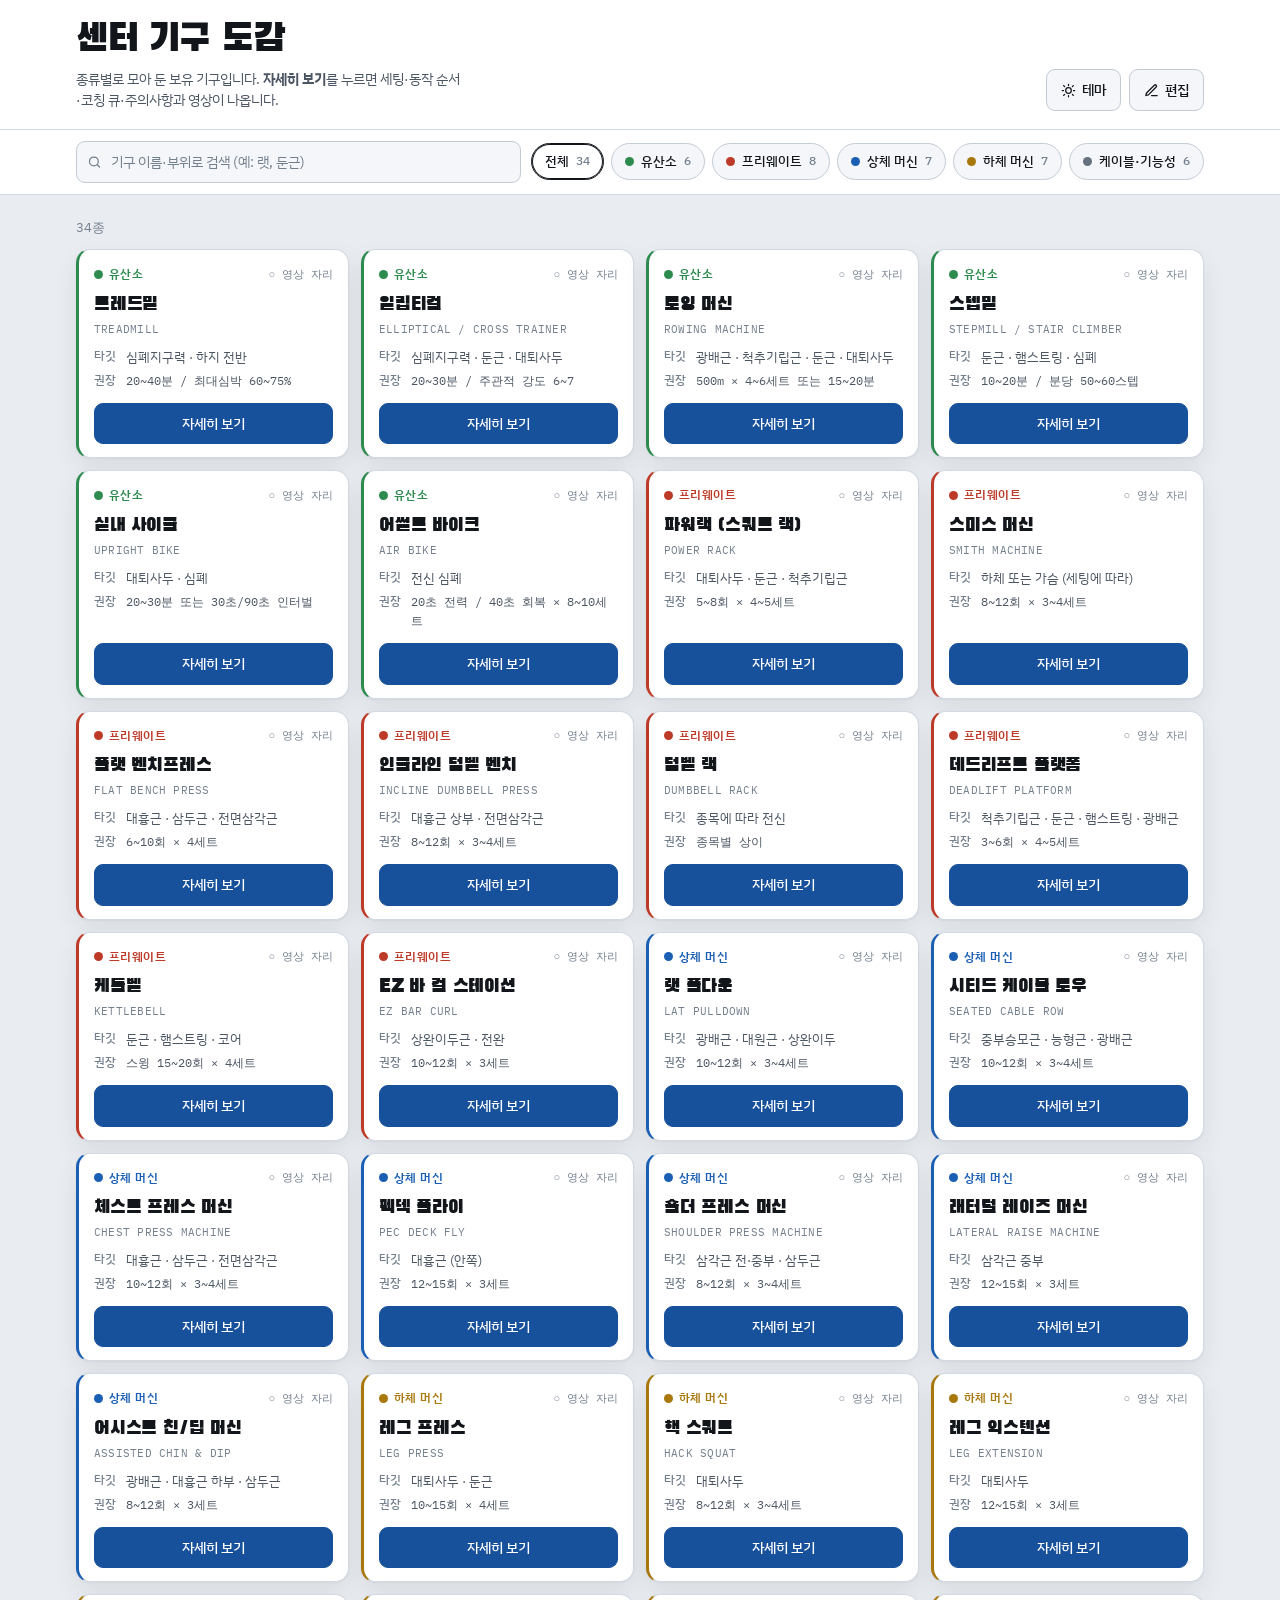
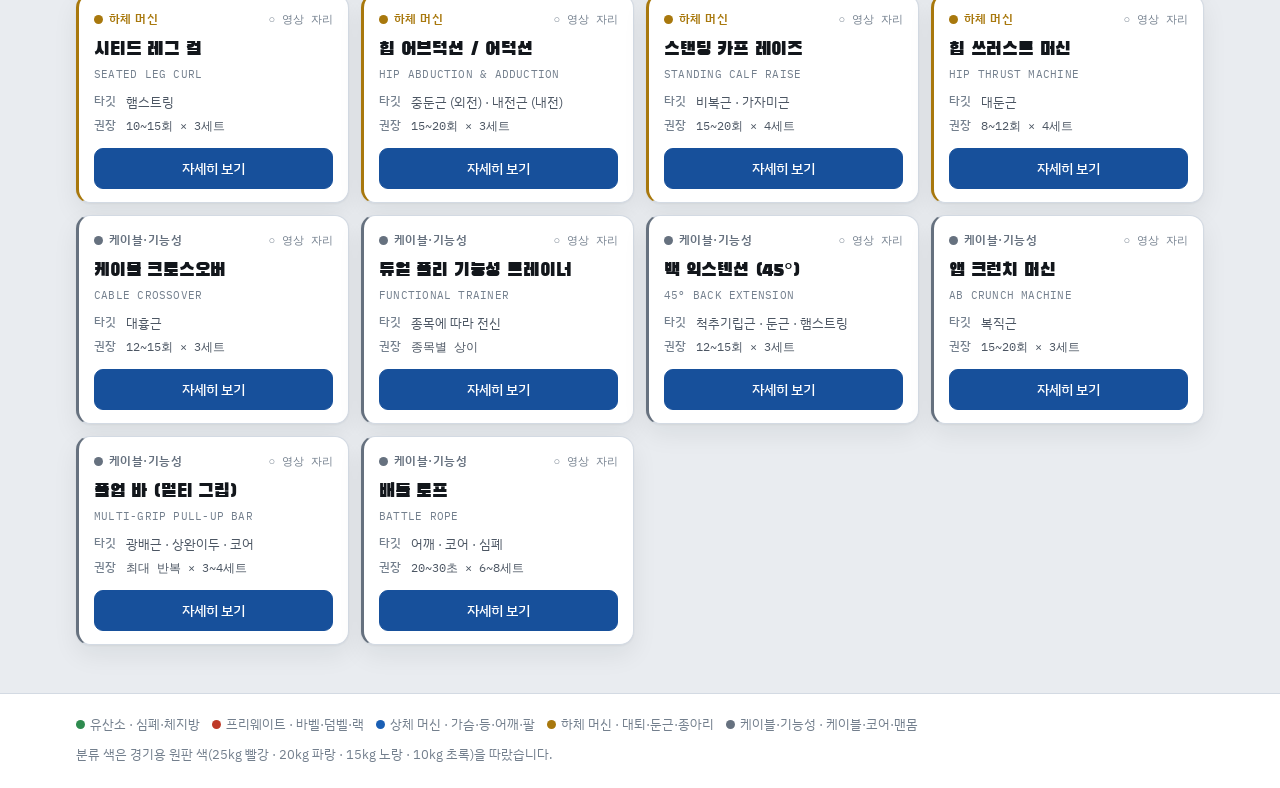
==== index.html @ 8106df99 "기구 도감 페이지 추가 센터 보유 기구 34종을 5개 분류로 정리한 단독 HTML 페이지. 기구별 자세히 보기에서 타깃 근육, 세팅 체크, 동작 순서, 코칭 큐, 주의사항, 영상 " ====
<!doctype html>
<html lang="ko">
<head>
<meta charset="utf-8">
<meta name="viewport" content="width=device-width,initial-scale=1">
<title>센터 기구 도감</title>
<meta name="description" content="센터 보유 기구를 종류별로 모아 세팅·동작 순서·코칭 큐·주의사항과 영상을 확인하는 가이드">
<link rel="preconnect" href="https://fonts.googleapis.com">
<link rel="preconnect" href="https://fonts.gstatic.com" crossorigin>
<link rel="stylesheet" href="https://fonts.googleapis.com/css2?family=Black+Han+Sans&family=IBM+Plex+Mono:wght@400;500&family=IBM+Plex+Sans+KR:wght@400;500;600;700&display=swap">
<!-- ARTIFACT:BEGIN -->
<style>
/* Layout: 고정 카테고리 레일 + 조밀한 기구 카드 그리드, 상세는 시트로 열림.
   카테고리 색은 경기용 원판 색(25kg 빨강 / 20kg 파랑 / 15kg 노랑 / 10kg 초록)에서 가져옴. */
:root{
  --bg:#E9ECF0; --surface:#FFFFFF; --surface-2:#F4F6F9; --surface-3:#E3E8EE;
  --ink:#12161B; --ink-2:#4C5663; --ink-3:#737F8D;
  --line:#D3DAE3; --line-2:#C2CBD6;
  --accent:#17509B; --accent-soft:#E4ECF7; --on-accent:#FFFFFF;
  --warn:#AE4327; --warn-soft:#F8E8E3;
  --c-cardio:#2E8B4F; --c-free:#BE3A28; --c-upper:#1A5FB4; --c-lower:#A8780D; --c-cable:#66717F;
  --shadow:0 1px 2px rgba(16,24,34,.05), 0 10px 26px rgba(16,24,34,.07);
  --radius:14px;
  --ff-display:'Black Han Sans','IBM Plex Sans KR','Apple SD Gothic Neo',system-ui,sans-serif;
  --ff-body:'IBM Plex Sans KR','Apple SD Gothic Neo',system-ui,-apple-system,sans-serif;
  --ff-num:'IBM Plex Mono',ui-monospace,SFMono-Regular,Menlo,monospace;
}
@media (prefers-color-scheme:dark){
  :root:not([data-theme="light"]){
    --bg:#0E1216; --surface:#161B21; --surface-2:#1D242B; --surface-3:#262E37;
    --ink:#E7ECF2; --ink-2:#9FACBA; --ink-3:#7B8794;
    --line:#29313A; --line-2:#36404B;
    --accent:#72A5EA; --accent-soft:#17283E; --on-accent:#0E1216;
    --warn:#E68A70; --warn-soft:#331F19;
    --c-cardio:#54C07D; --c-free:#E8705E; --c-upper:#72A5EA; --c-lower:#DFB24C; --c-cable:#97A3B1;
    --shadow:0 1px 2px rgba(0,0,0,.4), 0 10px 26px rgba(0,0,0,.35);
    color-scheme:dark;
  }
}
:root[data-theme="dark"]{
  --bg:#0E1216; --surface:#161B21; --surface-2:#1D242B; --surface-3:#262E37;
  --ink:#E7ECF2; --ink-2:#9FACBA; --ink-3:#7B8794;
  --line:#29313A; --line-2:#36404B;
  --accent:#72A5EA; --accent-soft:#17283E; --on-accent:#0E1216;
  --warn:#E68A70; --warn-soft:#331F19;
  --c-cardio:#54C07D; --c-free:#E8705E; --c-upper:#72A5EA; --c-lower:#DFB24C; --c-cable:#97A3B1;
  --shadow:0 1px 2px rgba(0,0,0,.4), 0 10px 26px rgba(0,0,0,.35);
  color-scheme:dark;
}
*,*::before,*::after{box-sizing:border-box}
html{-webkit-text-size-adjust:100%}
body{margin:0;background:var(--bg);color:var(--ink);font-family:var(--ff-body);font-size:15px;line-height:1.6;-webkit-font-smoothing:antialiased}
img{max-width:100%}
[hidden]{display:none!important}
button{font:inherit;color:inherit}
a{color:var(--accent)}
:focus-visible{outline:2px solid var(--accent);outline-offset:2px;border-radius:4px}
.wrap{width:100%;max-width:1160px;margin:0 auto;padding-left:max(16px,env(safe-area-inset-left,0px));padding-right:max(16px,env(safe-area-inset-right,0px))}

/* ── 상단 ─────────────────────────────── */
.top{background:var(--surface);border-bottom:1px solid var(--line)}
.top-in{display:flex;flex-wrap:wrap;gap:14px 18px;align-items:flex-end;justify-content:space-between;padding-block:20px 18px}
.brand h1{font-family:var(--ff-display);font-weight:400;font-size:clamp(26px,5.5vw,38px);line-height:1.1;margin:0;letter-spacing:-.01em;text-wrap:balance}
.brand p{margin:6px 0 0;color:var(--ink-2);font-size:13.5px;max-width:48ch}
.tools{display:flex;gap:8px;align-items:center;flex-wrap:wrap}
.btn{display:inline-flex;align-items:center;gap:6px;border:1px solid var(--line-2);background:var(--surface-2);color:var(--ink);padding:9px 14px;border-radius:9px;cursor:pointer;font-size:13.5px;font-weight:500;transition:background .14s,border-color .14s,transform .08s}
.btn:hover{background:var(--surface-3)}
.btn:active{transform:translateY(1px)}
.btn[aria-pressed="true"]{background:var(--accent);border-color:var(--accent);color:var(--on-accent)}
.btn-primary{background:var(--accent);border-color:var(--accent);color:var(--on-accent)}
.btn-primary:hover{background:var(--accent);filter:brightness(1.08)}
.btn-ghost{background:transparent;border-color:transparent;color:var(--ink-2);padding:8px 10px}
.btn-ghost:hover{background:var(--surface-2);color:var(--ink)}

/* ── 레일(검색 + 카테고리) ───────────────── */
.rail{position:sticky;top:0;z-index:20;background:var(--surface);border-bottom:1px solid var(--line)}
.rail-in{display:flex;gap:10px;align-items:center;padding-block:11px;flex-wrap:wrap}
.search{position:relative;flex:1 1 220px;min-width:0}
.search input{width:100%;border:1px solid var(--line-2);background:var(--surface-2);color:var(--ink);border-radius:9px;padding:9px 12px 9px 34px;font:inherit;font-size:14px}
.search input::placeholder{color:var(--ink-3)}
.search svg{position:absolute;left:11px;top:50%;transform:translateY(-50%);color:var(--ink-3)}
.chips{display:flex;gap:7px;overflow-x:auto;scrollbar-width:none;padding-bottom:1px;max-width:100%}
.chips::-webkit-scrollbar{display:none}
.chip{display:inline-flex;align-items:center;gap:7px;white-space:nowrap;border:1px solid var(--line-2);background:var(--surface-2);border-radius:999px;padding:7px 13px;cursor:pointer;font-size:13px;font-weight:500;transition:border-color .14s,background .14s}
.chip:hover{background:var(--surface-3)}
.chip[aria-pressed="true"]{border-color:var(--c,var(--ink));background:var(--surface);box-shadow:inset 0 0 0 1px var(--c,var(--ink))}
.dot{width:9px;height:9px;border-radius:50%;background:var(--c,var(--ink-3));flex:none}
.chip .n{font-family:var(--ff-num);font-size:11.5px;color:var(--ink-3);font-variant-numeric:tabular-nums}

/* ── 그리드 ──────────────────────────── */
main{padding-block:22px 48px}
.count{font-size:12.5px;color:var(--ink-3);font-family:var(--ff-num);margin:0 0 12px;font-variant-numeric:tabular-nums}
.grid{display:grid;grid-template-columns:repeat(auto-fill,minmax(258px,1fr));gap:12px;list-style:none;margin:0;padding:0}
.card{position:relative;display:flex;flex-direction:column;gap:9px;background:var(--surface);border:1px solid var(--line);border-left:3px solid var(--c,var(--line));border-radius:var(--radius);padding:15px 15px 13px;box-shadow:var(--shadow);min-width:0}
.card-top{display:flex;align-items:center;gap:8px;justify-content:space-between}
.cat-tag{display:inline-flex;align-items:center;gap:6px;font-size:11.5px;font-weight:600;letter-spacing:.04em;color:var(--c,var(--ink-2))}
.vid-flag{display:inline-flex;align-items:center;gap:4px;font-size:11px;font-family:var(--ff-num);color:var(--ink-3)}
.vid-flag.on{color:var(--c-cardio)}
.card h3{font-family:var(--ff-display);font-weight:400;font-size:19px;line-height:1.25;margin:0;letter-spacing:-.01em}
.card .en{font-family:var(--ff-num);font-size:11px;color:var(--ink-3);letter-spacing:.02em;margin:-5px 0 0;text-transform:uppercase}
.card dl{margin:0;display:grid;grid-template-columns:auto 1fr;gap:3px 10px;font-size:12.8px;min-width:0}
.card dt{color:var(--ink-3);font-size:11.5px;font-weight:500;white-space:nowrap}
.card dd{margin:0;color:var(--ink-2);min-width:0;overflow-wrap:anywhere}
.card dd.rx{font-family:var(--ff-num);font-variant-numeric:tabular-nums;font-size:12px}
.card .act{margin-top:auto;padding-top:4px;display:flex;gap:7px}
.card .act .btn{flex:1;justify-content:center}
.card-hide{border:1px solid var(--line-2);background:var(--surface-2);color:var(--ink-2);border-radius:9px;padding:9px 11px;cursor:pointer;font-size:13px}
.card-hide:hover{background:var(--warn-soft);color:var(--warn);border-color:var(--warn)}
.card.is-custom::after{content:"직접 추가";position:absolute;top:-1px;right:-1px;font-family:var(--ff-num);font-size:10px;letter-spacing:.04em;background:var(--accent-soft);color:var(--accent);padding:3px 7px;border-radius:0 var(--radius) 0 var(--radius)}
.add-card{display:flex;align-items:center;justify-content:center;gap:8px;min-height:150px;border:1.5px dashed var(--line-2);border-radius:var(--radius);background:transparent;color:var(--ink-2);cursor:pointer;font-size:14px;font-weight:500}
.add-card:hover{border-color:var(--accent);color:var(--accent);background:var(--accent-soft)}
.empty{text-align:center;padding:56px 16px;color:var(--ink-3)}
.empty strong{display:block;font-family:var(--ff-display);font-weight:400;font-size:20px;color:var(--ink-2);margin-bottom:6px}

/* ── 상세 시트 ───────────────────────── */
.sheet{position:fixed;inset:0;z-index:60;display:flex;align-items:flex-end;justify-content:center}
.scrim{position:absolute;inset:0;background:rgba(10,14,18,.5);backdrop-filter:blur(2px);border:0;padding:0;cursor:pointer}
.panel{position:relative;background:var(--surface);width:100%;max-width:700px;max-height:92vh;max-height:92dvh;border-radius:18px 18px 0 0;display:flex;flex-direction:column;box-shadow:0 -8px 40px rgba(0,0,0,.3);animation:rise .22s ease-out}
@media (min-width:720px){.sheet{align-items:center}.panel{border-radius:18px;max-height:88vh;max-height:88dvh}}
@keyframes rise{from{transform:translateY(16px);opacity:.6}to{transform:none;opacity:1}}
@media (prefers-reduced-motion:reduce){.panel{animation:none}}
.panel-head{position:sticky;top:0;background:var(--surface);border-bottom:1px solid var(--line);border-radius:18px 18px 0 0;padding:16px max(16px,env(safe-area-inset-right,0px)) 14px max(18px,env(safe-area-inset-left,0px));display:flex;gap:12px;align-items:flex-start}
.panel-head .cat-tag{margin-bottom:4px}
.panel-head h2{font-family:var(--ff-display);font-weight:400;font-size:clamp(21px,5vw,27px);margin:0;line-height:1.2;text-wrap:balance}
.panel-head .en{font-family:var(--ff-num);font-size:11.5px;color:var(--ink-3);text-transform:uppercase;letter-spacing:.03em;margin:3px 0 0}
.close{flex:none;width:34px;height:34px;border-radius:9px;border:1px solid var(--line-2);background:var(--surface-2);cursor:pointer;display:grid;place-items:center;color:var(--ink-2)}
.close:hover{background:var(--surface-3);color:var(--ink)}
.panel-body>*{flex:0 0 auto}
.panel-body{overflow-y:auto;overscroll-behavior:contain;padding:18px max(18px,env(safe-area-inset-right,0px)) max(26px,env(safe-area-inset-bottom,0px)) max(18px,env(safe-area-inset-left,0px));display:flex;flex-direction:column;gap:20px}
.facts{display:grid;grid-template-columns:repeat(auto-fit,minmax(150px,1fr));gap:1px;background:var(--line);border:1px solid var(--line);border-radius:12px;overflow:hidden}
.fact{background:var(--surface-2);padding:11px 13px;min-width:0}
.fact .k{font-size:11px;color:var(--ink-3);font-weight:600;letter-spacing:.04em;margin-bottom:2px}
.fact .v{font-size:13.5px;color:var(--ink);overflow-wrap:anywhere}
.fact .v.num{font-family:var(--ff-num);font-variant-numeric:tabular-nums;font-size:13px}
section.blk h3{font-size:12px;font-weight:600;letter-spacing:.06em;color:var(--ink-3);margin:0 0 9px;display:flex;align-items:center;gap:8px}
section.blk h3::after{content:"";flex:1;height:1px;background:var(--line)}
.steps{counter-reset:s;list-style:none;margin:0;padding:0;display:flex;flex-direction:column;gap:9px}
.steps li{counter-increment:s;display:grid;grid-template-columns:24px 1fr;gap:11px;align-items:start;font-size:14.5px;min-width:0}
.steps li::before{content:counter(s,decimal-leading-zero);font-family:var(--ff-num);font-size:11.5px;color:var(--on-accent);background:var(--accent);border-radius:6px;height:22px;display:grid;place-items:center;margin-top:2px}
.bul{list-style:none;margin:0;padding:0;display:flex;flex-direction:column;gap:7px}
.bul li{display:grid;grid-template-columns:16px 1fr;gap:9px;font-size:14px;min-width:0}
.bul li::before{content:"";width:6px;height:6px;border-radius:50%;background:var(--c,var(--accent));margin-top:8px}
.bul.warn li::before{border-radius:2px;background:var(--warn)}
.bul.warn li{color:var(--warn)}
.blk.cautions{background:var(--warn-soft);border:1px solid color-mix(in srgb,var(--warn) 24%,transparent);border-radius:12px;padding:13px 15px}
.blk.cautions h3{color:var(--warn)}
.blk.cautions h3::after{background:color-mix(in srgb,var(--warn) 24%,transparent)}

/* ── 영상 ────────────────────────────── */
.vid-slot{border:1.5px dashed var(--line-2);border-radius:12px;background:var(--surface-2);padding:18px;display:flex;flex-direction:column;align-items:center;gap:10px;text-align:center}
.vid-slot .ph{width:46px;height:46px;border-radius:50%;background:var(--surface-3);display:grid;place-items:center;color:var(--ink-3)}
.vid-slot p{margin:0;font-size:13px;color:var(--ink-3)}
.vid-slot .row{display:flex;gap:8px;flex-wrap:wrap;justify-content:center}
.vid-card{display:flex;align-items:center;gap:13px;border:1px solid var(--line-2);background:var(--surface-2);border-radius:12px;padding:14px;text-decoration:none;color:inherit;transition:border-color .14s,background .14s}
.vid-card:hover{border-color:var(--accent);background:var(--accent-soft)}
.vid-card .play{flex:none;width:44px;height:44px;border-radius:50%;background:var(--accent);color:var(--on-accent);display:grid;place-items:center}
.vid-card .t{font-weight:600;font-size:14.5px}
.vid-card .u{font-family:var(--ff-num);font-size:11.5px;color:var(--ink-3);overflow-wrap:anywhere;margin-top:1px}
.vid-edit{display:flex;gap:8px;margin-top:9px;flex-wrap:wrap}

/* ── 폼 ──────────────────────────────── */
.form{display:flex;flex-direction:column;gap:13px}
.field{display:flex;flex-direction:column;gap:5px;min-width:0}
.field label{font-size:12px;font-weight:600;color:var(--ink-2);letter-spacing:.02em}
.field .hint{font-size:11.5px;color:var(--ink-3);font-weight:400}
.field input,.field select,.field textarea{width:100%;border:1px solid var(--line-2);background:var(--surface-2);color:var(--ink);border-radius:9px;padding:9px 11px;font:inherit;font-size:14px}
.field textarea{resize:vertical;min-height:72px;line-height:1.5}
.form-row{display:grid;grid-template-columns:repeat(auto-fit,minmax(160px,1fr));gap:13px}
.form-act{display:flex;gap:9px;justify-content:flex-end;flex-wrap:wrap;padding-top:4px}
.note{font-size:12.5px;color:var(--ink-3);background:var(--surface-2);border:1px solid var(--line);border-radius:10px;padding:11px 13px;line-height:1.55}

/* ── 토스트 / 푸터 ───────────────────── */
.toast{position:fixed;left:50%;bottom:calc(22px + env(safe-area-inset-bottom,0px));transform:translateX(-50%);background:var(--ink);color:var(--bg);padding:11px 17px;border-radius:999px;font-size:13.5px;font-weight:500;z-index:90;box-shadow:var(--shadow);max-width:calc(100vw - 32px)}
footer{border-top:1px solid var(--line);background:var(--surface);color:var(--ink-3);font-size:12.5px}
footer .wrap{padding-block:20px calc(24px + env(safe-area-inset-bottom,0px));display:flex;flex-wrap:wrap;gap:10px 22px;justify-content:space-between}
.legend{display:flex;gap:12px;flex-wrap:wrap}
.legend span{display:inline-flex;align-items:center;gap:5px}
</style>
</head>
<body>
<header class="top">
  <div class="wrap top-in">
    <div class="brand">
      <h1>센터 기구 도감</h1>
      <p>종류별로 모아 둔 보유 기구입니다. <strong>자세히 보기</strong>를 누르면 세팅·동작 순서·코칭 큐·주의사항과 영상이 나옵니다.</p>
    </div>
    <div class="tools">
      <button class="btn" id="themeBtn" type="button" title="밝게/어둡게">
        <svg width="15" height="15" viewBox="0 0 24 24" fill="none" stroke="currentColor" stroke-width="2" stroke-linecap="round"><circle cx="12" cy="12" r="4.5"/><path d="M12 2v2M12 20v2M4.2 4.2l1.5 1.5M18.3 18.3l1.5 1.5M2 12h2M20 12h2M4.2 19.8l1.5-1.5M18.3 5.7l1.5-1.5"/></svg>
        테마
      </button>
      <button class="btn" id="editBtn" type="button" aria-pressed="false">
        <svg width="15" height="15" viewBox="0 0 24 24" fill="none" stroke="currentColor" stroke-width="2" stroke-linecap="round" stroke-linejoin="round"><path d="M12 20h9"/><path d="M16.5 3.5a2.1 2.1 0 0 1 3 3L7 19l-4 1 1-4Z"/></svg>
        편집
      </button>
    </div>
  </div>
</header>

<nav class="rail" aria-label="기구 분류">
  <div class="wrap rail-in">
    <div class="search">
      <svg width="15" height="15" viewBox="0 0 24 24" fill="none" stroke="currentColor" stroke-width="2" stroke-linecap="round"><circle cx="11" cy="11" r="7"/><path d="m20 20-3.5-3.5"/></svg>
      <input type="search" id="q" placeholder="기구 이름·부위로 검색 (예: 랫, 둔근)" aria-label="기구 검색" autocomplete="off">
    </div>
    <div class="chips" id="chips" role="group" aria-label="분류 선택"></div>
  </div>
</nav>

<main class="wrap">
  <p class="count" id="count"></p>
  <ul class="grid" id="grid"></ul>
  <div class="empty" id="empty" hidden>
    <strong>해당하는 기구가 없습니다</strong>
    검색어를 지우거나 다른 분류를 선택해 보세요.
  </div>
  <div id="editTools" class="form-act" style="justify-content:flex-start;margin-top:22px" hidden>
    <button class="btn" type="button" id="exportBtn">추가한 내용 내보내기</button>
    <button class="btn" type="button" id="resetBtn">내 변경사항 초기화</button>
  </div>
</main>

<footer>
  <div class="wrap">
    <div class="legend" id="legend"></div>
    <div>분류 색은 경기용 원판 색(25kg 빨강 · 20kg 파랑 · 15kg 노랑 · 10kg 초록)을 따랐습니다.</div>
  </div>
</footer>

<div class="sheet" id="sheet" hidden role="dialog" aria-modal="true" aria-labelledby="sheetTitle">
  <button class="scrim" id="scrim" type="button" aria-label="닫기"></button>
  <div class="panel">
    <div class="panel-head">
      <div style="min-width:0;flex:1">
        <div class="cat-tag" id="sheetCat"></div>
        <h2 id="sheetTitle"></h2>
        <p class="en" id="sheetEn"></p>
      </div>
      <button class="close" id="closeBtn" type="button" aria-label="닫기">
        <svg width="17" height="17" viewBox="0 0 24 24" fill="none" stroke="currentColor" stroke-width="2" stroke-linecap="round"><path d="M18 6 6 18M6 6l12 12"/></svg>
      </button>
    </div>
    <div class="panel-body" id="sheetBody"></div>
  </div>
</div>
<script>
const CATS=[
  {id:"cardio",name:"유산소",note:"심폐·체지방"},
  {id:"free",name:"프리웨이트",note:"바벨·덤벨·랙"},
  {id:"upper",name:"상체 머신",note:"가슴·등·어깨·팔"},
  {id:"lower",name:"하체 머신",note:"대퇴·둔근·종아리"},
  {id:"cable",name:"케이블·기능성",note:"케이블·코어·맨몸"}
];

const GEAR=[
/* ── 유산소 ───────────────────────────── */
{id:"treadmill",c:"cardio",n:"트레드밀",en:"Treadmill",t:"심폐지구력 · 하지 전반",rx:"20~40분 / 최대심박 60~75%",
 s:["안전 클립을 반드시 옷에 고정","경사 1~2%에서 시작 (실외와 비슷한 부하)","손잡이를 잡지 않고 팔을 흔들 수 있는 속도로"],
 p:["벨트가 멈춘 상태에서 양옆 발판에 올라선다","시속 3~4km로 출발해 2~3분 워밍업","목표 속도와 경사로 올려 본 운동 구간 유지","마무리 2~3분은 속도를 낮춰 쿨다운 후 정지"],
 q:["시선은 정면 10m — 발밑을 내려다보면 목·허리가 말린다","속도를 올릴 때 보폭을 늘리지 말고 회전수를 올린다"],
 w:["벨트가 완전히 멈춘 뒤에 내려온다","휴대폰을 보며 경사·속도를 조절하지 않는다"]},

{id:"elliptical",c:"cardio",n:"일립티컬",en:"Elliptical / Cross Trainer",t:"심폐지구력 · 둔근 · 대퇴사두",rx:"20~30분 / 주관적 강도 6~7",
 s:["발 전체를 페달에 올리고 뒤꿈치가 들리지 않게","저항을 낮게 두고 리듬부터 찾는다"],
 p:["페달에 올라 손잡이를 잡고 천천히 회전을 시작한다","리듬이 잡히면 저항을 목표치까지 올린다","3~5분마다 전진·후진을 바꿔 자극 부위를 바꾼다","저항을 낮추고 3분간 천천히 돌려 마무리한다"],
 q:["손잡이에 체중을 기대지 말고 상체를 세운다","뒤꿈치로 페달을 누르면 둔근이 더 쓰인다"],
 w:["무릎이 안쪽으로 모이면 저항이 과한 것 — 즉시 낮춘다"]},

{id:"rower",c:"cardio",n:"로잉 머신",en:"Rowing Machine",t:"광배근 · 척추기립근 · 둔근 · 대퇴사두",rx:"500m × 4~6세트 또는 15~20분",
 s:["발 스트랩은 발볼 바로 위에서 조인다","댐퍼는 3~5 (10은 무겁기만 할 뿐 강도가 아니다)"],
 p:["캐치 — 정강이가 바닥과 수직, 상체는 살짝 앞으로","다리로 발판을 민다 (상체·팔은 아직 고정)","상체를 약간 뒤로 기울인다","팔을 당겨 손잡이를 명치 아래로 — 복귀는 정확히 역순"],
 q:["힘 배분은 다리 60 : 코어 20 : 팔 20","손잡이가 무릎을 넘어간 뒤에 무릎을 굽힌다"],
 w:["허리를 먼저 펴고 다리를 나중에 밀면 요추에 부담이 걸린다"]},

{id:"stepmill",c:"cardio",n:"스텝밀",en:"Stepmill / Stair Climber",t:"둔근 · 햄스트링 · 심폐",rx:"10~20분 / 분당 50~60스텝",
 s:["손잡이는 균형용으로 가볍게만 잡는다","발 전체를 계단에 올린다"],
 p:["가장 낮은 속도로 올라타 리듬을 찾는다","목표 속도로 올려 유지한다","한 칸씩 건너뛰면 둔근 자극이 커진다","마지막 2분은 속도를 낮춰 쿨다운한다"],
 q:["상체를 손잡이에 기대는 순간 둔근 자극이 사라진다","뒤꿈치까지 디뎌야 둔근이 쓰인다"],
 w:["반드시 정지시킨 뒤 측면으로 내려온다"]},

{id:"upright-bike",c:"cardio",n:"실내 사이클",en:"Upright Bike",t:"대퇴사두 · 심폐",rx:"20~30분 또는 30초/90초 인터벌",
 s:["안장 높이 = 페달이 가장 아래일 때 무릎이 25~30° 굽는 위치","안장에 앉아 핸들까지 팔이 편하게 닿는지 확인"],
 p:["저항을 낮춘 상태로 5분 워밍업","목표 저항에서 케이던스 80~90rpm 유지","인터벌이면 30초 전력 / 90초 회복 반복","저항을 낮추고 3분 쿨다운"],
 q:["무릎이 발끝과 같은 방향을 보도록 유지","엉덩이가 좌우로 흔들리면 안장이 높은 것"],
 w:["안장이 높으면 무릎 뒤·허리 통증이 생긴다"]},

{id:"air-bike",c:"cardio",n:"어썰트 바이크",en:"Air Bike",t:"전신 심폐",rx:"20초 전력 / 40초 회복 × 8~10세트",
 s:["안장 높이를 먼저 맞춘다","손잡이는 가볍게 — 꽉 쥐면 전완이 먼저 지친다"],
 p:["30초간 저강도로 돌려 관절을 깨운다","신호에 맞춰 팔다리를 동시에 전력으로 민다","회복 구간에도 멈추지 말고 천천히 돌린다","정해진 세트를 반복한 뒤 2분 쿨다운"],
 q:["팔은 밀고 당기기를 번갈아 — 미는 힘만 쓰면 금방 지친다","호흡을 멈추지 않는다"],
 w:["고강도 인터벌은 운동 경력 3개월 이상인 회원에게만 적용한다"]},

/* ── 프리웨이트 ───────────────────────── */
{id:"power-rack",c:"free",n:"파워랙 (스쿼트 랙)",en:"Power Rack",t:"대퇴사두 · 둔근 · 척추기립근",rx:"5~8회 × 4~5세트",
 s:["J훅 높이는 쇄골 아래 — 까치발로 빼야 하면 너무 높다","세이프티 바는 가장 깊은 지점보다 한 칸 아래","바의 좌우 중앙 정렬과 조임쇠를 매 세트 확인"],
 p:["바 아래로 들어가 승모근 위쪽에 바를 얹는다","두 발로 동시에 랙아웃한 뒤 두 걸음만 물러선다","복압을 잡고 고관절과 무릎을 동시에 접어 내려간다","밀어 올린 뒤 앞을 보며 걸어 들어가 J훅에 내려놓는다"],
 q:["가슴을 들고 복압 유지 — 숨을 들이마신 채 내려간다","무릎은 발끝이 향한 방향으로 벌린다"],
 w:["세이프티 없이 한계 세트를 하지 않는다","랙에 넣을 때는 반드시 앞을 보고 바가 훅에 닿는 소리를 확인"]},

{id:"smith",c:"free",n:"스미스 머신",en:"Smith Machine",t:"하체 또는 가슴 (세팅에 따라)",rx:"8~12회 × 3~4세트",
 s:["궤적이 고정되므로 발을 바보다 한 발 앞에 둔다","훅 해제 방향(손목 회전)을 먼저 확인한다"],
 p:["바를 어깨 또는 가슴 위에 위치시킨다","손목을 돌려 훅을 푼다","정해진 궤적을 따라 동작을 수행한다","마치면 손목을 반대로 돌려 훅에 건다"],
 q:["궤적이 고정된 만큼 세팅이 전부 — 첫 1회는 빈 바로 확인한다"],
 w:["훅이 걸린 것을 확인한 뒤에 손을 뗀다","교육 없이 바로 고중량을 다루지 않는다"]},

{id:"bench-press",c:"free",n:"플랫 벤치프레스",en:"Flat Bench Press",t:"대흉근 · 삼두근 · 전면삼각근",rx:"6~10회 × 4세트",
 s:["누웠을 때 눈이 바 바로 아래","견갑골을 모아 아래로 내리고 고정","두 발은 바닥을 단단히 누른다"],
 p:["어깨너비 1.5배로 바를 잡는다","랙아웃해 바를 어깨 위에 수직 정렬한다","명치~유두 라인으로 통제하며 내린다","가슴에 닿으면 수직보다 약간 뒤로 밀어 올린다"],
 q:["팔꿈치는 몸통과 45~60° — 90°로 벌리면 어깨가 다친다","바를 내리는 게 아니라 가슴으로 마중 나간다"],
 w:["보조자 없이 한계 세트를 하지 않는다","엄지를 바 밖에 두는 그립은 금지"]},

{id:"incline-db",c:"free",n:"인클라인 덤벨 벤치",en:"Incline Dumbbell Press",t:"대흉근 상부 · 전면삼각근",rx:"8~12회 × 3~4세트",
 s:["등받이 각도 30~45° (45°를 넘으면 어깨 운동이 된다)","덤벨을 무릎 위에 올렸다가 반동으로 눕는다"],
 p:["누우면서 덤벨을 어깨 위로 올린다","팔꿈치가 몸통보다 약간 앞에 오게 정렬한다","가슴이 늘어나는 지점까지 2초에 걸쳐 내린다","호를 그리며 모으듯 밀어 올린다"],
 q:["정점에서 덤벨을 부딪히지 않는다 — 장력이 풀린다","내릴 때를 2초로 쓰면 자극이 달라진다"],
 w:["끝나면 덤벨을 무릎 위로 내렸다가 일어난다 — 옆으로 던지지 않는다"]},

{id:"dumbbell-rack",c:"free",n:"덤벨 랙",en:"Dumbbell Rack",t:"종목에 따라 전신",rx:"종목별 상이",
 s:["사용할 무게가 양쪽 같은지 확인","랙 앞 1보 이상 공간을 확보한다"],
 p:["무릎을 굽혀 다리 힘으로 덤벨을 든다","랙에서 한 걸음 물러나 동작을 수행한다","끝나면 같은 자세로 내려놓는다","제자리 번호에 맞춰 반납한다"],
 q:["허리를 굽혀 집어 들지 않는다"],
 w:["랙 위에 앉거나 발을 올리지 않는다","바닥에 떨어뜨리지 않도록 마지막 반복은 여유를 남긴다"]},

{id:"deadlift-platform",c:"free",n:"데드리프트 플랫폼",en:"Deadlift Platform",t:"척추기립근 · 둔근 · 햄스트링 · 광배근",rx:"3~6회 × 4~5세트",
 s:["바는 발 중앙 위, 정강이에서 2~3cm","플레이트는 큰 것부터 안쪽으로, 조임쇠 필수"],
 p:["정강이가 바에 닿을 때까지 무릎을 굽힌다","가슴을 들고 광배를 조여 바를 몸쪽으로 당긴다","다리로 바닥을 밀며 바를 정강이에 붙여 올린다","고관절을 접어 같은 궤적으로 내린다"],
 q:["바를 몸에서 떼지 않는다 — 떨어질수록 허리 부담이 커진다","상단에서 허리를 뒤로 젖히지 않는다"],
 w:["허리가 말리기 시작하면 그 세트는 즉시 중단","바닥에 내려놓을 때 주변 사람과 발을 확인"]},

{id:"kettlebell",c:"free",n:"케틀벨",en:"Kettlebell",t:"둔근 · 햄스트링 · 코어",rx:"스윙 15~20회 × 4세트",
 s:["주변 2m 이상 공간 확보","손잡이 코팅과 바닥 상태를 확인"],
 p:["케틀벨을 한 발 앞에 두고 고관절을 접어 잡는다","다리 사이로 당겨 백스윙을 만든다","고관절을 폭발적으로 펴 케틀벨을 띄운다","가슴 높이에서 다시 다리 사이로 보내며 반복한다"],
 q:["스쿼트가 아니라 힙 힌지 — 무릎이 아니라 엉덩이를 접는다","팔은 로프일 뿐, 들어 올리지 않는다"],
 w:["러시안 스윙은 어깨 높이 이상 올리지 않는다"]},

{id:"ez-bar",c:"free",n:"EZ 바 컬 스테이션",en:"EZ Bar Curl",t:"상완이두근 · 전완",rx:"10~12회 × 3세트",
 s:["그립은 어깨너비, 각진 부분을 잡는다","팔꿈치를 몸통 옆에 붙여 고정"],
 p:["바를 허벅지 앞에서 잡고 선다","팔꿈치를 고정한 채 들어 올린다","정점에서 1초 수축한다","3초에 걸쳐 내려 완전히 편다"],
 q:["반동으로 허리를 젖히면 이두가 아니라 허리 운동이 된다"],
 w:["손목이 아프면 일자 바 대신 EZ 바의 각진 그립을 쓴다"]},

/* ── 상체 머신 ───────────────────────── */
{id:"lat-pulldown",c:"upper",n:"랫 풀다운",en:"Lat Pulldown",t:"광배근 · 대원근 · 상완이두",rx:"10~12회 × 3~4세트",
 s:["허벅지 패드를 허벅지가 들리지 않는 높이로 고정","그립은 어깨너비의 1.5배"],
 p:["바를 잡고 앉아 상체를 10~15° 뒤로 기울인다","견갑골을 먼저 아래로 내린다","쇄골 쪽으로 바를 당긴다","장력을 유지한 채 팔을 끝까지 편다"],
 q:["팔로 당기지 말고 팔꿈치를 뒷주머니에 넣는다고 생각한다","목 뒤로 당기는 동작은 어깨를 다치게 한다"],
 w:["반동으로 상체를 눕히면 허리에 부담이 간다"]},

{id:"seated-row",c:"upper",n:"시티드 케이블 로우",en:"Seated Cable Row",t:"중부승모근 · 능형근 · 광배근",rx:"10~12회 × 3~4세트",
 s:["발판에 발을 고정하고 무릎을 살짝 굽힌다","가슴 패드가 있으면 밀착시킨다"],
 p:["상체를 세운 채 손잡이를 잡는다","견갑골을 모으며 배꼽 쪽으로 당긴다","수축 상태에서 1초 정지한다","상체를 고정한 채 천천히 팔을 편다"],
 q:["어깨가 귀 쪽으로 올라가지 않게 내려 고정","팔꿈치가 몸통을 스치듯 지나간다"],
 w:["상체를 앞뒤로 크게 흔드는 로잉은 허리를 상하게 한다"]},

{id:"chest-press",c:"upper",n:"체스트 프레스 머신",en:"Chest Press Machine",t:"대흉근 · 삼두근 · 전면삼각근",rx:"10~12회 × 3~4세트",
 s:["손잡이가 가슴 중앙(유두 라인) 높이가 되도록 좌석 조절","등과 머리를 패드에 붙인다"],
 p:["견갑골을 모아 고정한 뒤 손잡이를 잡는다","가슴으로 밀어낸다","팔꿈치를 완전히 잠그지 않고 멈춘다","가슴이 늘어나는 지점까지 천천히 되돌린다"],
 q:["손으로 꽉 쥐어 미는 대신 가슴으로 민다는 느낌으로"],
 w:["좌석이 낮으면 어깨 앞쪽이 충돌한다 — 높이를 먼저 확인"]},

{id:"pec-deck",c:"upper",n:"펙덱 플라이",en:"Pec Deck Fly",t:"대흉근 (안쪽)",rx:"12~15회 × 3세트",
 s:["팔꿈치가 어깨와 같은 높이","시작 각도는 가슴이 과하게 늘어나지 않는 범위로"],
 p:["패드에 팔을 대고 등을 밀착시킨다","가슴 힘으로 양팔을 모은다","중앙에서 1초 수축한다","천천히 벌리며 되돌린다"],
 q:["팔꿈치 각도는 처음부터 끝까지 고정한다"],
 w:["시작 각도를 과하게 벌리면 어깨 앞쪽 부상 위험이 크다"]},

{id:"shoulder-press",c:"upper",n:"숄더 프레스 머신",en:"Shoulder Press Machine",t:"삼각근 전·중부 · 삼두근",rx:"8~12회 × 3~4세트",
 s:["손잡이가 귀 높이에 오도록 좌석 조절","등받이를 세우고 허리를 밀착"],
 p:["손잡이를 잡고 복압을 잡는다","수직으로 밀어 올린다","팔꿈치를 살짝 남기고 멈춘다","귀 높이까지 통제하며 내린다"],
 q:["갈비뼈가 들리지 않게 복부를 조인다"],
 w:["어깨 통증이 있으면 세로(중립) 손잡이로 바꾼다"]},

{id:"lateral-raise",c:"upper",n:"래터럴 레이즈 머신",en:"Lateral Raise Machine",t:"삼각근 중부",rx:"12~15회 × 3세트",
 s:["팔꿈치가 기계 회전축과 일직선이 되게 좌석 조절","패드는 팔꿈치 바깥쪽에 댄다"],
 p:["패드에 팔꿈치를 대고 상체를 세운다","팔꿈치로 패드를 밀어 올린다","어깨 높이에서 1초 정지","2~3초에 걸쳐 내린다"],
 q:["손이 아니라 팔꿈치로 들어 올린다"],
 w:["어깨 높이 이상으로 올리면 승모근이 개입한다"]},

{id:"assist-dip",c:"upper",n:"어시스트 친/딥 머신",en:"Assisted Chin & Dip",t:"광배근 · 대흉근 하부 · 삼두근",rx:"8~12회 × 3세트",
 s:["보조 중량이 클수록 쉬워진다 — 체중의 30~50%에서 시작","무릎을 모두 패드에 올린다"],
 p:["보조 무게를 설정하고 스토퍼를 밟고 올라선다","그립을 잡고 무릎을 패드에 올린다","통제하며 몸을 내린다","끝까지 밀거나 당겨 올라온다"],
 q:["어깨가 귀로 솟지 않게 견갑을 내린 채 시작","딥은 상체를 15° 앞으로 기울이면 가슴, 세우면 삼두"],
 w:["패드에 오르내릴 때 반드시 스토퍼를 사용한다"]},

/* ── 하체 머신 ───────────────────────── */
{id:"leg-press",c:"lower",n:"레그 프레스",en:"Leg Press",t:"대퇴사두 · 둔근",rx:"10~15회 × 4세트",
 s:["발은 어깨너비로 발판 중앙에","등과 골반이 패드에서 뜨지 않는 깊이를 먼저 확인"],
 p:["세이프티를 해제한다","무릎이 90° 이하가 되도록 통제하며 내린다","발 전체로 발판을 민다","무릎을 완전히 잠그기 직전에 멈춘다"],
 q:["발을 위쪽에 두면 둔근·햄스트링, 아래쪽에 두면 대퇴사두"],
 w:["무릎을 끝까지 펴 잠그면 관절에 부담이 간다","골반이 말려 뜨면 가동범위를 줄인다"]},

{id:"hack-squat",c:"lower",n:"핵 스쿼트",en:"Hack Squat",t:"대퇴사두",rx:"8~12회 × 3~4세트",
 s:["어깨 패드에 밀착하고 등 전체를 붙인다","발은 발판 중앙보다 약간 앞"],
 p:["세이프티를 해제한다","허리를 패드에 붙인 채 내려간다","허벅지가 수평 이하까지 내려간다","뒤꿈치로 밀어 올라온다"],
 q:["뒤꿈치가 뜨면 발을 더 앞으로 옮긴다"],
 w:["내려갈 때 허리가 패드에서 떨어지면 즉시 중단한다"]},

{id:"leg-extension",c:"lower",n:"레그 익스텐션",en:"Leg Extension",t:"대퇴사두",rx:"12~15회 × 3세트",
 s:["무릎 회전축과 기계 축을 일치시킨다","발목 패드는 복숭아뼈 바로 위"],
 p:["등받이에 밀착하고 손잡이를 잡는다","무릎을 펴 들어 올린다","정점에서 1초 수축한다","천천히 내리며 장력을 유지한다"],
 q:["발끝을 몸쪽으로 당기면 자극이 선명해진다"],
 w:["무릎 통증이 있거나 재활 중이면 가동범위를 줄인다"]},

{id:"leg-curl",c:"lower",n:"시티드 레그 컬",en:"Seated Leg Curl",t:"햄스트링",rx:"10~15회 × 3세트",
 s:["무릎 축을 기계 축에 맞춘다","허벅지 패드로 다리를 고정"],
 p:["발목 패드를 종아리 아래쪽에 댄다","무릎을 접어 끝까지 당긴다","수축에서 1초 정지","통제하며 되돌린다"],
 q:["골반이 들리면 중량이 과한 것","발끝 방향을 바꿔 자극 부위를 조절할 수 있다"],
 w:["반동으로 당기면 햄스트링 경련이 올 수 있다"]},

{id:"hip-abduction",c:"lower",n:"힙 어브덕션 / 어덕션",en:"Hip Abduction & Adduction",t:"중둔근 (외전) · 내전근 (내전)",rx:"15~20회 × 3세트",
 s:["시작 폭은 통증 없는 범위로 조절","좌석 깊숙이 앉아 등을 붙인다"],
 p:["패드 안쪽 또는 바깥쪽에 무릎을 댄다","2초에 걸쳐 벌리거나 모은다","끝 범위에서 1초 정지","천천히 되돌린다"],
 q:["상체를 약간 앞으로 숙이면 중둔근 자극이 커진다"],
 w:["시작 각도를 과하게 벌리면 고관절 앞쪽이 아프다"]},

{id:"calf-raise",c:"lower",n:"스탠딩 카프 레이즈",en:"Standing Calf Raise",t:"비복근 · 가자미근",rx:"15~20회 × 4세트",
 s:["발볼만 발판에 올린다","어깨 패드는 눌리지 않게 밀착"],
 p:["뒤꿈치를 끝까지 내려 스트레치한다","발볼로 밀어 최대한 높이 올린다","정점에서 1초 정지","3초에 걸쳐 내린다"],
 q:["무릎을 편 상태로 하면 비복근, 굽히면 가자미근"],
 w:["빠른 반동 반복은 아킬레스건에 부담이 된다"]},

{id:"hip-thrust",c:"lower",n:"힙 쓰러스트 머신",en:"Hip Thrust Machine",t:"대둔근",rx:"8~12회 × 4세트",
 s:["패드는 치골이 아니라 골반 위에","발은 상단에서 무릎이 90°가 되는 위치"],
 p:["등을 패드에 걸치고 자리를 잡는다","턱을 당기고 갈비뼈를 닫는다","뒤꿈치로 밀어 골반을 끝까지 편다","1초 수축 후 통제하며 내린다"],
 q:["허리를 젖히지 말고 둔근으로 잠근다"],
 w:["상단에서 허리가 꺾이면 중량이 과한 것"]},

/* ── 케이블·기능성 ────────────────────── */
{id:"cable-crossover",c:"cable",n:"케이블 크로스오버",en:"Cable Crossover",t:"대흉근",rx:"12~15회 × 3세트",
 s:["도르래가 높으면 가슴 하부, 낮으면 상부","핀이 완전히 꽂혔는지 확인"],
 p:["양쪽 손잡이를 잡고 한 발 앞으로 나간다","팔꿈치를 살짝 굽힌 채 각도를 고정한다","가슴 앞에서 교차하듯 모은다","천천히 벌리며 되돌린다"],
 q:["손이 아니라 팔꿈치를 모은다"],
 w:["손잡이를 놓을 때 몸이 끌려가지 않도록 한 쪽씩 내려놓는다"]},

{id:"functional-trainer",c:"cable",n:"듀얼 풀리 기능성 트레이너",en:"Functional Trainer",t:"종목에 따라 전신",rx:"종목별 상이",
 s:["어태치먼트 체결과 핀 삽입을 매번 확인","도르래 높이를 목적에 맞게 조절"],
 p:["목적 높이로 도르래를 맞춘다","어태치먼트를 연결한다","케이블 장력을 유지한 채 동작한다","끝나면 중량을 천천히 내려놓는다"],
 q:["케이블은 항상 장력 유지 — 덜컹거리면 중량이 과하다"],
 w:["중량을 떨어뜨려 소리를 내면 케이블이 손상된다"]},

{id:"back-extension",c:"cable",n:"백 익스텐션 (45°)",en:"45° Back Extension",t:"척추기립근 · 둔근 · 햄스트링",rx:"12~15회 × 3세트",
 s:["패드 상단이 골반 바로 아래에 오게 조절","발목을 단단히 고정"],
 p:["손은 가슴 앞 또는 머리 뒤에 둔다","고관절을 접어 상체를 내린다","둔근으로 밀어 몸이 일직선이 될 때까지 올라온다","정점에서 멈추고 다시 내려간다"],
 q:["허리를 젖히는 게 아니라 고관절을 펴는 동작이다"],
 w:["상단에서 과신전하면 요추가 압박된다"]},

{id:"ab-crunch",c:"cable",n:"앱 크런치 머신",en:"Ab Crunch Machine",t:"복직근",rx:"15~20회 × 3세트",
 s:["기계 회전축이 명치 높이에 오게 조절","패드는 가슴 상부에 댄다"],
 p:["손잡이를 잡고 등을 패드에 붙인다","갈비뼈를 골반 쪽으로 말아 내린다","1초 수축한다","천천히 되돌리며 장력을 유지한다"],
 q:["팔로 당기지 말고 복부로 말아 내린다"],
 w:["목을 앞으로 빼면 경추에 부담이 간다"]},

{id:"pullup-bar",c:"cable",n:"풀업 바 (멀티 그립)",en:"Multi-Grip Pull-up Bar",t:"광배근 · 상완이두 · 코어",rx:"최대 반복 × 3~4세트",
 s:["그립 폭에 따라 자극이 달라진다","부족하면 밴드로 보조한다"],
 p:["매달려 견갑골을 아래로 내린다","가슴을 바로 보내며 당긴다","턱이 바 위로 올라오면 1초 정지","통제하며 완전히 펴 내려온다"],
 q:["몸을 흔들지 말고 복부를 조여 고정한다"],
 w:["그립이 미끄러지면 즉시 내려온다 — 손 상태를 먼저 확인"]},

{id:"battle-rope",c:"cable",n:"배틀 로프",en:"Battle Rope",t:"어깨 · 코어 · 심폐",rx:"20~30초 × 6~8세트",
 s:["로프가 팽팽하지 않도록 2~3m 물러선다","하프 스쿼트 자세로 선다"],
 p:["로프 끝을 잡고 무릎을 살짝 굽힌다","양팔을 교대로 올렸다 내려 파도를 만든다","정해진 시간 동안 리듬을 유지한다","로프를 바닥에 내려놓고 회복한다"],
 q:["팔만 쓰지 말고 고관절 반동을 함께 쓴다"],
 w:["어깨가 아프면 양팔 동시 슬램 동작으로 바꾼다"]}
];
</script>
<script>
(function(){
"use strict";
var LSKEY="gearguide.v1", THKEY="gearguide.theme";
var store={custom:[],video:{},hidden:[]};
try{var raw=localStorage.getItem(LSKEY);if(raw){var p=JSON.parse(raw);
  store.custom=Array.isArray(p.custom)?p.custom:[];
  store.video=(p.video&&typeof p.video==="object")?p.video:{};
  store.hidden=Array.isArray(p.hidden)?p.hidden:[];}}catch(e){}
function save(){try{localStorage.setItem(LSKEY,JSON.stringify(store));}catch(e){toast("이 브라우저에 저장할 수 없습니다");}}

var state={cat:"all",q:"",edit:false};
var lastFocus=null, resetArmed=false;
var $=function(s){return document.querySelector(s);};
var grid=$("#grid"), sheet=$("#sheet"), sheetBody=$("#sheetBody");

function esc(s){return String(s==null?"":s).replace(/[&<>"']/g,function(c){return{"&":"&amp;","<":"&lt;",">":"&gt;",'"':"&quot;","'":"&#39;"}[c];});}
function catOf(id){for(var i=0;i<CATS.length;i++){if(CATS[i].id===id)return CATS[i];}return{id:id,name:"기타",note:""};}
function cvar(id){return"var(--c-"+id+")";}
function list(){
  var out=GEAR.concat(store.custom);
  return out.filter(function(g){return store.hidden.indexOf(g.id)<0;});
}
function videoOf(g){return store.video[g.id]||g.v||"";}
function ytSearch(g){return"https://www.youtube.com/results?search_query="+encodeURIComponent(g.n+" 운동 방법 정자세");}
function hostOf(u){try{return new URL(u).hostname.replace(/^www\./,"");}catch(e){return u;}}
function toast(msg){
  var old=document.querySelector(".toast");if(old)old.remove();
  var t=document.createElement("div");t.className="toast";t.textContent=msg;t.setAttribute("role","status");
  document.body.appendChild(t);setTimeout(function(){t.remove();},2600);
}

/* ── 레일 / 범례 ───────────────────────── */
function renderChips(){
  var items=list(), html="";
  html+='<button class="chip" type="button" data-cat="all" aria-pressed="'+(state.cat==="all")+'">전체 <span class="n">'+items.length+'</span></button>';
  CATS.forEach(function(c){
    var n=items.filter(function(g){return g.c===c.id;}).length;
    html+='<button class="chip" type="button" data-cat="'+c.id+'" style="--c:'+cvar(c.id)+'" aria-pressed="'+(state.cat===c.id)+'"><span class="dot"></span>'+esc(c.name)+' <span class="n">'+n+'</span></button>';
  });
  $("#chips").innerHTML=html;
  $("#legend").innerHTML=CATS.map(function(c){
    return '<span><i class="dot" style="--c:'+cvar(c.id)+'"></i>'+esc(c.name)+' · '+esc(c.note)+'</span>';
  }).join("");
}

/* ── 그리드 ───────────────────────────── */
function matches(g){
  if(state.cat!=="all"&&g.c!==state.cat)return false;
  var q=state.q.trim().toLowerCase();
  if(!q)return true;
  return (g.n+" "+g.en+" "+g.t+" "+catOf(g.c).name).toLowerCase().indexOf(q)>-1;
}
function cardHTML(g){
  var c=catOf(g.c), hasVid=!!videoOf(g);
  return '<li class="card'+(g.custom?" is-custom":"")+'" style="--c:'+cvar(g.c)+'">'+
    '<div class="card-top"><span class="cat-tag"><span class="dot"></span>'+esc(c.name)+'</span>'+
    '<span class="vid-flag'+(hasVid?" on":"")+'">'+(hasVid?"● 영상 있음":"○ 영상 자리")+'</span></div>'+
    '<h3>'+esc(g.n)+'</h3><p class="en">'+esc(g.en)+'</p>'+
    '<dl><dt>타깃</dt><dd>'+esc(g.t)+'</dd><dt>권장</dt><dd class="rx">'+esc(g.rx)+'</dd></dl>'+
    '<div class="act"><button class="btn btn-primary" type="button" data-open="'+esc(g.id)+'">자세히 보기</button>'+
    (state.edit?'<button class="card-hide" type="button" data-hide="'+esc(g.id)+'" title="목록에서 숨기기" aria-label="'+esc(g.n)+' 숨기기">✕</button>':"")+
    '</div></li>';
}
function render(){
  var items=list().filter(matches);
  grid.innerHTML=items.map(cardHTML).join("")+
    (state.edit?'<li><button class="add-card" type="button" id="addCard">＋ 기구 추가하기</button></li>':"");
  $("#empty").hidden=items.length>0||state.edit;
  var total=list().length;
  $("#count").textContent=items.length===total?(total+"종"):(items.length+"종 / 전체 "+total+"종");
  renderChips();
  var ht=$("#editTools");
  ht.hidden=!state.edit;
  var old=document.getElementById("restoreBtn");if(old)old.remove();
  if(state.edit&&store.hidden.length){
    var b=document.createElement("button");b.className="btn";b.type="button";b.id="restoreBtn";
    b.textContent="숨긴 기구 "+store.hidden.length+"개 되돌리기";
    b.addEventListener("click",function(){store.hidden=[];save();render();toast("숨긴 기구를 모두 되돌렸습니다");});
    ht.appendChild(b);
  }
}

/* ── 상세 시트 ───────────────────────── */
function blk(title,items,cls){
  if(!items||!items.length)return"";
  return '<section class="blk'+(cls?" "+cls:"")+'"><h3>'+esc(title)+'</h3><ul class="bul'+(cls==="cautions"?" warn":"")+'">'+
    items.map(function(x){return"<li>"+esc(x)+"</li>";}).join("")+"</ul></section>";
}
function videoHTML(g){
  var u=videoOf(g), inner;
  if(u){
    inner='<a class="vid-card" href="'+esc(u)+'" target="_blank" rel="noopener noreferrer">'+
      '<span class="play"><svg width="17" height="17" viewBox="0 0 24 24" fill="currentColor"><path d="M8 5v14l11-7z"/></svg></span>'+
      '<span><span class="t">영상 보기</span><span class="u">'+esc(hostOf(u))+' · 새 탭에서 열림</span></span></a>';
  }else{
    inner='<div class="vid-slot"><span class="ph"><svg width="22" height="22" viewBox="0 0 24 24" fill="none" stroke="currentColor" stroke-width="1.8"><rect x="2.5" y="5" width="19" height="14" rx="3"/><path d="M10 9.5v5l4.5-2.5z" fill="currentColor" stroke="none"/></svg></span>'+
      '<p>아직 등록된 영상이 없습니다.<br>트레이너가 촬영본을 올리면 여기에 연결됩니다.</p>'+
      '<span class="row"><a class="btn" href="'+esc(ytSearch(g))+'" target="_blank" rel="noopener noreferrer">유튜브에서 찾아보기</a></span></div>';
  }
  var editUI="";
  if(state.edit){
    editUI='<div class="vid-edit"><input type="url" id="vidInput" placeholder="https://youtu.be/..." value="'+esc(u)+'" aria-label="영상 링크" style="flex:1;min-width:180px;border:1px solid var(--line-2);background:var(--surface-2);color:var(--ink);border-radius:9px;padding:9px 11px;font:inherit;font-size:14px">'+
      '<button class="btn btn-primary" type="button" data-savevid="'+esc(g.id)+'">저장</button>'+
      (u?'<button class="btn" type="button" data-clearvid="'+esc(g.id)+'">삭제</button>':"")+'</div>';
  }
  return '<section class="blk"><h3>영상</h3>'+inner+editUI+'</section>';
}
function openDetail(id){
  var g=null, all=list();
  for(var i=0;i<all.length;i++){if(all[i].id===id){g=all[i];break;}}
  if(!g)return false;
  var c=catOf(g.c);
  sheet.style.setProperty("--c",cvar(g.c));
  $("#sheetCat").innerHTML='<span class="dot" style="--c:'+cvar(g.c)+'"></span>'+esc(c.name);
  $("#sheetCat").style.color=cvar(g.c);
  $("#sheetTitle").textContent=g.n;
  $("#sheetEn").textContent=g.en;
  sheetBody.innerHTML=
    '<div class="facts"><div class="fact"><div class="k">타깃 근육</div><div class="v">'+esc(g.t)+'</div></div>'+
    '<div class="fact"><div class="k">권장 세트</div><div class="v num">'+esc(g.rx)+'</div></div></div>'+
    blk("세팅 체크",g.s)+
    (g.p&&g.p.length?'<section class="blk"><h3>동작 순서</h3><ol class="steps">'+g.p.map(function(x){return"<li>"+esc(x)+"</li>";}).join("")+"</ol></section>":"")+
    blk("코칭 큐",g.q)+
    blk("주의사항",g.w,"cautions")+
    videoHTML(g)+
    (state.edit&&g.custom?'<div class="form-act"><button class="btn" type="button" data-del="'+esc(g.id)+'" style="color:var(--warn);border-color:var(--warn)">이 기구 삭제</button></div>':"");
  showSheet();
  return true;
}
function showSheet(){
  if(sheet.hidden){lastFocus=document.activeElement;sheet.hidden=false;document.body.style.overflow="hidden";}
  $("#closeBtn").focus();
}
function hideSheet(){
  if(sheet.hidden)return;
  sheet.hidden=true;document.body.style.overflow="";
  if(lastFocus&&document.contains(lastFocus))lastFocus.focus();
}
function closeSheet(){
  if((location.hash||"").slice(1)!=="list"){location.hash="list";}else{hideSheet();}
}

/* ── 기구 추가 폼 ─────────────────────── */
function openAdd(){
  $("#sheetCat").innerHTML="";$("#sheetEn").textContent="";
  $("#sheetTitle").textContent="기구 추가";
  sheetBody.innerHTML=
    '<p class="note">센터에만 있는 기구를 추가합니다. 줄바꿈으로 여러 항목을 입력하세요. 입력 내용은 <strong>이 브라우저에만</strong> 저장됩니다 — 모든 회원에게 보이게 하려면 저장 후 <strong>내보내기</strong>로 전달해 주세요.</p>'+
    '<form class="form" id="addForm">'+
    '<div class="form-row">'+
    '<div class="field"><label for="f-n">기구 이름 *</label><input id="f-n" required maxlength="40" placeholder="예: 벨트 스쿼트"></div>'+
    '<div class="field"><label for="f-c">분류 *</label><select id="f-c">'+CATS.map(function(c){return'<option value="'+c.id+'">'+esc(c.name)+"</option>";}).join("")+"</select></div></div>"+
    '<div class="form-row">'+
    '<div class="field"><label for="f-en">영문 이름 <span class="hint">선택</span></label><input id="f-en" maxlength="50" placeholder="Belt Squat"></div>'+
    '<div class="field"><label for="f-t">타깃 근육 *</label><input id="f-t" required maxlength="50" placeholder="대퇴사두 · 둔근"></div></div>'+
    '<div class="field"><label for="f-rx">권장 세트 <span class="hint">선택</span></label><input id="f-rx" maxlength="40" placeholder="10~12회 × 3세트"></div>'+
    '<div class="field"><label for="f-s">세팅 체크 <span class="hint">한 줄에 하나</span></label><textarea id="f-s"></textarea></div>'+
    '<div class="field"><label for="f-p">동작 순서 <span class="hint">한 줄에 하나</span></label><textarea id="f-p"></textarea></div>'+
    '<div class="field"><label for="f-q">코칭 큐 <span class="hint">한 줄에 하나</span></label><textarea id="f-q"></textarea></div>'+
    '<div class="field"><label for="f-w">주의사항 <span class="hint">한 줄에 하나</span></label><textarea id="f-w"></textarea></div>'+
    '<div class="field"><label for="f-v">영상 링크 <span class="hint">선택</span></label><input id="f-v" type="url" placeholder="https://youtu.be/..."></div>'+
    '<div class="form-act"><button class="btn" type="button" id="cancelAdd">취소</button><button class="btn btn-primary" type="submit">추가하기</button></div>'+
    "</form>";
  showSheet();
  var f=$("#addForm");
  $("#cancelAdd").addEventListener("click",closeSheet);
  f.addEventListener("submit",function(ev){
    ev.preventDefault();
    var lines=function(id){return $(id).value.split("\n").map(function(s){return s.trim();}).filter(Boolean);};
    var name=$("#f-n").value.trim();
    if(!name)return;
    var id="c"+Date.now().toString(36);
    store.custom.push({id:id,c:$("#f-c").value,n:name,en:$("#f-en").value.trim()||name,
      t:$("#f-t").value.trim()||"—",rx:$("#f-rx").value.trim()||"—",
      s:lines("#f-s"),p:lines("#f-p"),q:lines("#f-q"),w:lines("#f-w"),
      v:$("#f-v").value.trim(),custom:true});
    save();render();closeSheet();toast(name+" 추가됨");
  });
  $("#f-n").focus();
}

/* ── 내보내기 ─────────────────────────── */
function exportData(){
  var payload=JSON.stringify({custom:store.custom,video:store.video,hidden:store.hidden},null,2);
  $("#sheetCat").innerHTML="";$("#sheetEn").textContent="";
  $("#sheetTitle").textContent="내보내기";
  sheetBody.innerHTML='<p class="note">아래 내용을 복사해 트레이너에게 전달하면 모든 회원에게 보이도록 페이지에 반영할 수 있습니다.</p>'+
    '<div class="field"><textarea id="exp" readonly style="min-height:220px;font-family:var(--ff-num);font-size:12px"></textarea></div>'+
    '<div class="form-act"><button class="btn" type="button" id="copyExp">복사하기</button><button class="btn btn-primary" type="button" id="doneExp">닫기</button></div>';
  $("#exp").value=payload;
  showSheet();
  $("#doneExp").addEventListener("click",closeSheet);
  $("#copyExp").addEventListener("click",function(){
    var ta=$("#exp");
    if(navigator.clipboard&&navigator.clipboard.writeText){
      navigator.clipboard.writeText(payload).then(function(){toast("복사했습니다");},function(){ta.select();toast("직접 복사해 주세요");});
    }else{ta.select();toast("직접 복사해 주세요");}
  });
}

/* ── 이벤트 ───────────────────────────── */
document.addEventListener("click",function(e){
  var t=e.target.closest?e.target.closest("[data-open],[data-hide],[data-savevid],[data-clearvid],[data-del],[data-cat],#addCard"):null;
  if(!t)return;
  if(t.id==="addCard"){openAdd();return;}
  if(t.hasAttribute("data-cat")){state.cat=t.getAttribute("data-cat");render();return;}
  if(t.hasAttribute("data-open")){var id=t.getAttribute("data-open");lastFocus=t;if((location.hash||"").slice(1)===id){openDetail(id);}else{location.hash=id;}return;}
  if(t.hasAttribute("data-hide")){
    var hid=t.getAttribute("data-hide");
    if(store.hidden.indexOf(hid)<0)store.hidden.push(hid);
    save();render();toast("목록에서 숨겼습니다");return;
  }
  if(t.hasAttribute("data-savevid")){
    var vid=t.getAttribute("data-savevid"), val=$("#vidInput").value.trim();
    if(val&&!/^https?:\/\//i.test(val)){toast("http로 시작하는 주소를 넣어 주세요");return;}
    if(val){store.video[vid]=val;}else{delete store.video[vid];}
    save();openDetail(vid);render();toast(val?"영상 링크를 저장했습니다":"영상 링크를 지웠습니다");return;
  }
  if(t.hasAttribute("data-clearvid")){
    var cid=t.getAttribute("data-clearvid");delete store.video[cid];
    var cg=store.custom.filter(function(x){return x.id===cid;})[0];if(cg)cg.v="";
    save();openDetail(cid);render();toast("영상 링크를 지웠습니다");return;
  }
  if(t.hasAttribute("data-del")){
    var did=t.getAttribute("data-del");
    store.custom=store.custom.filter(function(x){return x.id!==did;});
    delete store.video[did];save();render();closeSheet();toast("삭제했습니다");return;
  }
});
$("#scrim").addEventListener("click",closeSheet);
$("#closeBtn").addEventListener("click",closeSheet);
document.addEventListener("keydown",function(e){if(e.key==="Escape"&&!sheet.hidden)closeSheet();});
$("#q").addEventListener("input",function(e){state.q=e.target.value;render();});
$("#editBtn").addEventListener("click",function(){
  state.edit=!state.edit;
  $("#editBtn").setAttribute("aria-pressed",String(state.edit));
  resetArmed=false;$("#resetBtn").textContent="내 변경사항 초기화";
  render();
  if(!sheet.hidden){var cur=(location.hash||"").slice(1);if(cur&&cur!=="list")openDetail(cur);}
  toast(state.edit?"편집 모드 — 기구 추가·영상 링크 등록이 가능합니다":"편집 모드를 껐습니다");
});
$("#exportBtn").addEventListener("click",exportData);
$("#resetBtn").addEventListener("click",function(){
  if(!resetArmed){resetArmed=true;this.textContent="한 번 더 누르면 초기화됩니다";setTimeout(function(){resetArmed=false;$("#resetBtn").textContent="내 변경사항 초기화";},4000);return;}
  store={custom:[],video:{},hidden:[]};save();resetArmed=false;this.textContent="내 변경사항 초기화";render();closeSheet();toast("초기화했습니다");
});
$("#themeBtn").addEventListener("click",function(){
  var cur=document.documentElement.getAttribute("data-theme");
  if(!cur)cur=window.matchMedia("(prefers-color-scheme: dark)").matches?"dark":"light";
  var next=cur==="dark"?"light":"dark";
  document.documentElement.setAttribute("data-theme",next);
  try{localStorage.setItem(THKEY,next);}catch(e){}
});
try{var th=localStorage.getItem(THKEY);if(th==="dark"||th==="light")document.documentElement.setAttribute("data-theme",th);}catch(e){}

function syncHash(){
  var id=(location.hash||"").slice(1);
  if(!id||id==="list"){hideSheet();return;}
  if(!openDetail(id))hideSheet();
}
window.addEventListener("hashchange",syncHash);
render();
syncHash();
})();
</script>
<!-- ARTIFACT:END -->
</body>
</html>
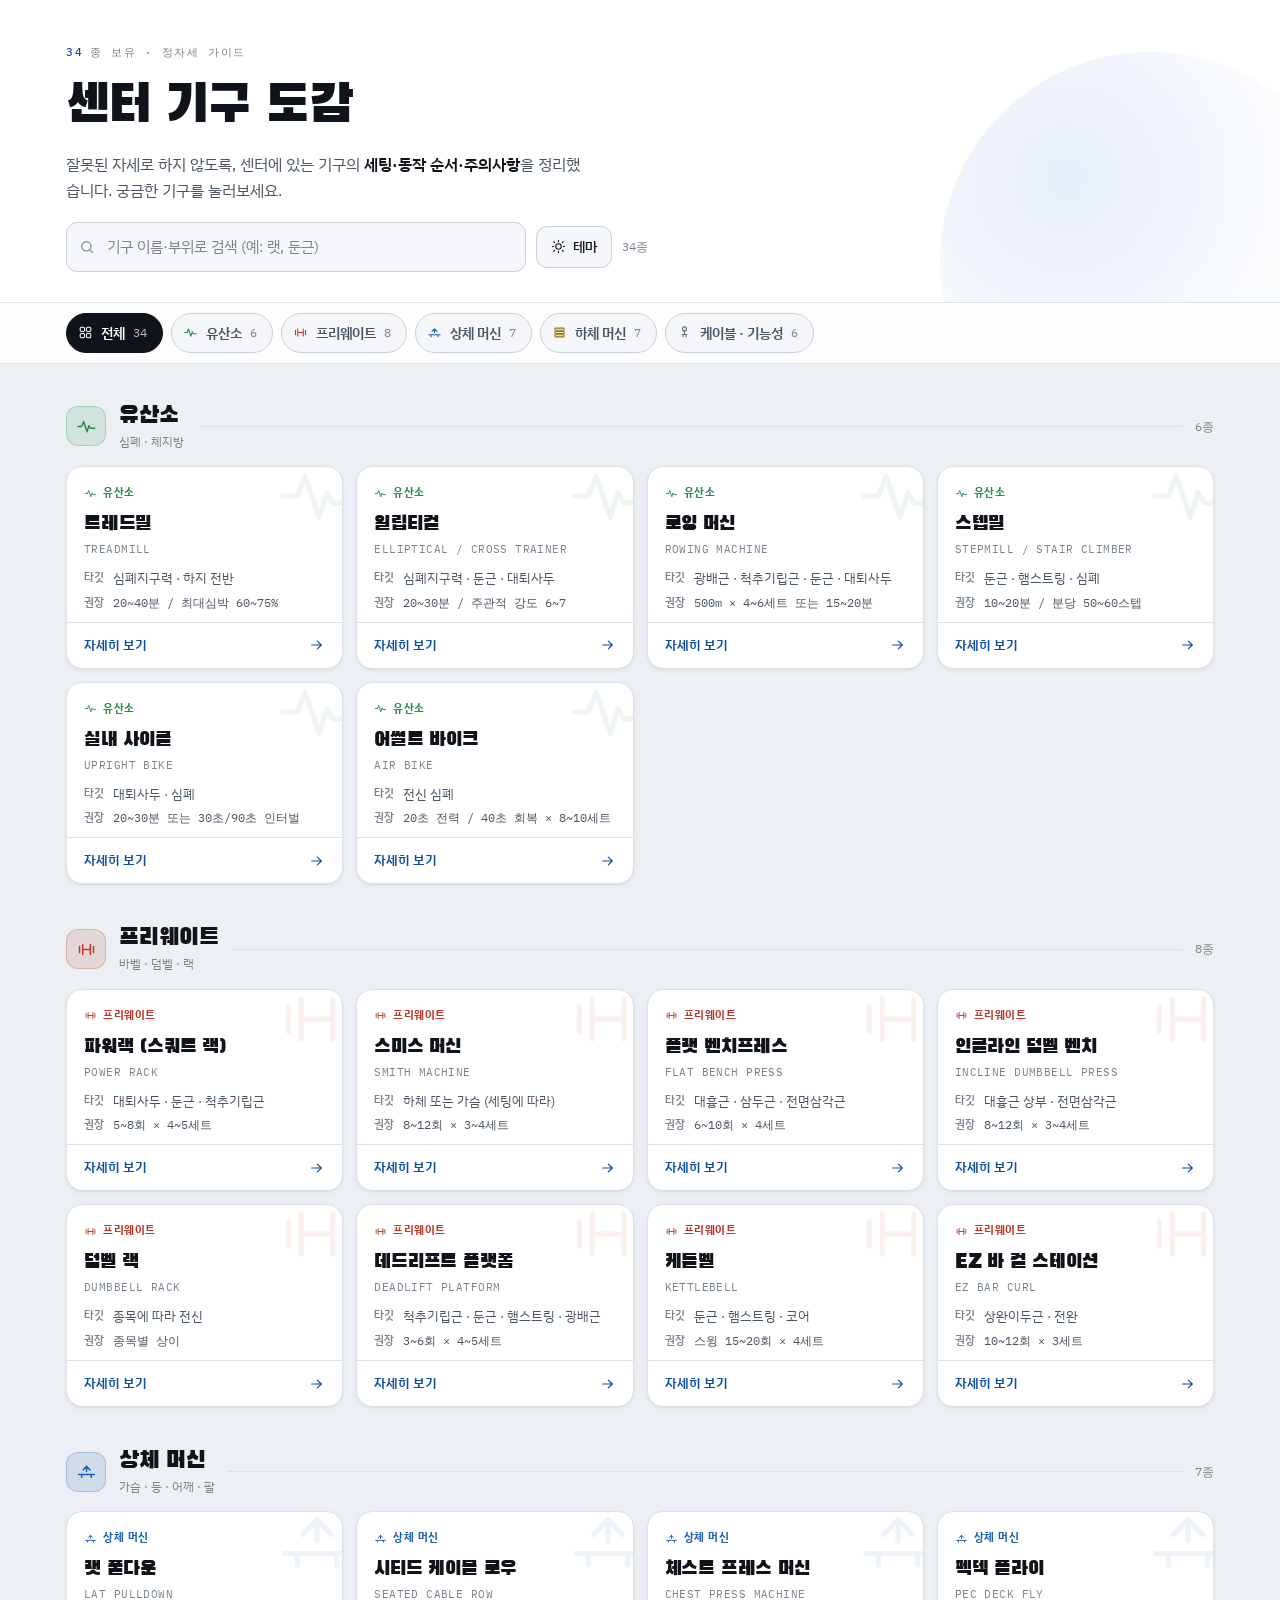
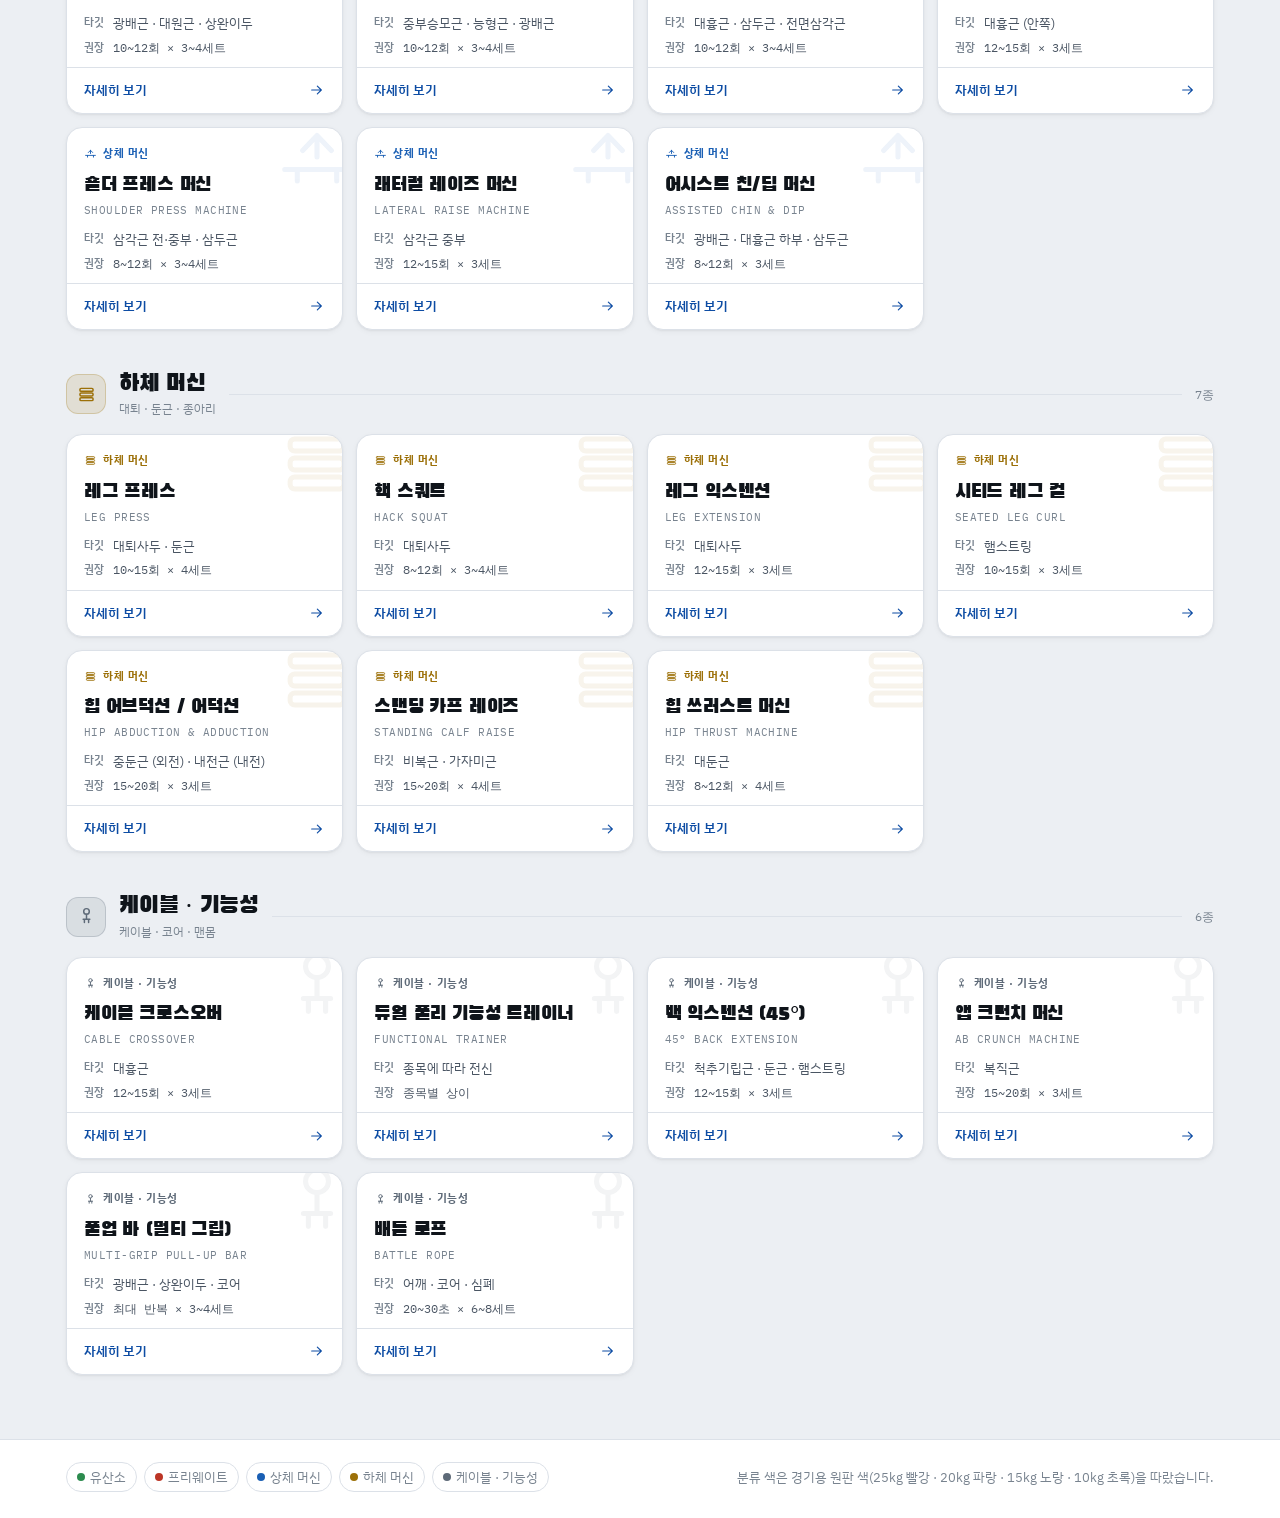
==== commit 56f30c81: "회원용·관리자용 페이지 분리 및 UI 개편 편집 기능이 회원 화면에 노출되지 않도록 페이지를 둘로 나눴다. index.html 은 보기 전용, admin.html 은 편집 전용이며" ====
--- a/index.html
+++ b/index.html
@@ -4,731 +4,15 @@
 <meta charset="utf-8">
 <meta name="viewport" content="width=device-width,initial-scale=1">
 <title>센터 기구 도감</title>
-<meta name="description" content="센터 보유 기구를 종류별로 모아 세팅·동작 순서·코칭 큐·주의사항과 영상을 확인하는 가이드">
+<meta name="description" content="센터 보유 기구를 분류별로 모아 세팅·동작 순서·코칭 큐·주의사항과 영상을 확인하는 회원용 가이드">
 <link rel="preconnect" href="https://fonts.googleapis.com">
 <link rel="preconnect" href="https://fonts.gstatic.com" crossorigin>
 <link rel="stylesheet" href="https://fonts.googleapis.com/css2?family=Black+Han+Sans&family=IBM+Plex+Mono:wght@400;500&family=IBM+Plex+Sans+KR:wght@400;500;600;700&display=swap">
-<!-- ARTIFACT:BEGIN -->
-<style>
-/* Layout: 고정 카테고리 레일 + 조밀한 기구 카드 그리드, 상세는 시트로 열림.
-   카테고리 색은 경기용 원판 색(25kg 빨강 / 20kg 파랑 / 15kg 노랑 / 10kg 초록)에서 가져옴. */
-:root{
-  --bg:#E9ECF0; --surface:#FFFFFF; --surface-2:#F4F6F9; --surface-3:#E3E8EE;
-  --ink:#12161B; --ink-2:#4C5663; --ink-3:#737F8D;
-  --line:#D3DAE3; --line-2:#C2CBD6;
-  --accent:#17509B; --accent-soft:#E4ECF7; --on-accent:#FFFFFF;
-  --warn:#AE4327; --warn-soft:#F8E8E3;
-  --c-cardio:#2E8B4F; --c-free:#BE3A28; --c-upper:#1A5FB4; --c-lower:#A8780D; --c-cable:#66717F;
-  --shadow:0 1px 2px rgba(16,24,34,.05), 0 10px 26px rgba(16,24,34,.07);
-  --radius:14px;
-  --ff-display:'Black Han Sans','IBM Plex Sans KR','Apple SD Gothic Neo',system-ui,sans-serif;
-  --ff-body:'IBM Plex Sans KR','Apple SD Gothic Neo',system-ui,-apple-system,sans-serif;
-  --ff-num:'IBM Plex Mono',ui-monospace,SFMono-Regular,Menlo,monospace;
-}
-@media (prefers-color-scheme:dark){
-  :root:not([data-theme="light"]){
-    --bg:#0E1216; --surface:#161B21; --surface-2:#1D242B; --surface-3:#262E37;
-    --ink:#E7ECF2; --ink-2:#9FACBA; --ink-3:#7B8794;
-    --line:#29313A; --line-2:#36404B;
-    --accent:#72A5EA; --accent-soft:#17283E; --on-accent:#0E1216;
-    --warn:#E68A70; --warn-soft:#331F19;
-    --c-cardio:#54C07D; --c-free:#E8705E; --c-upper:#72A5EA; --c-lower:#DFB24C; --c-cable:#97A3B1;
-    --shadow:0 1px 2px rgba(0,0,0,.4), 0 10px 26px rgba(0,0,0,.35);
-    color-scheme:dark;
-  }
-}
-:root[data-theme="dark"]{
-  --bg:#0E1216; --surface:#161B21; --surface-2:#1D242B; --surface-3:#262E37;
-  --ink:#E7ECF2; --ink-2:#9FACBA; --ink-3:#7B8794;
-  --line:#29313A; --line-2:#36404B;
-  --accent:#72A5EA; --accent-soft:#17283E; --on-accent:#0E1216;
-  --warn:#E68A70; --warn-soft:#331F19;
-  --c-cardio:#54C07D; --c-free:#E8705E; --c-upper:#72A5EA; --c-lower:#DFB24C; --c-cable:#97A3B1;
-  --shadow:0 1px 2px rgba(0,0,0,.4), 0 10px 26px rgba(0,0,0,.35);
-  color-scheme:dark;
-}
-*,*::before,*::after{box-sizing:border-box}
-html{-webkit-text-size-adjust:100%}
-body{margin:0;background:var(--bg);color:var(--ink);font-family:var(--ff-body);font-size:15px;line-height:1.6;-webkit-font-smoothing:antialiased}
-img{max-width:100%}
-[hidden]{display:none!important}
-button{font:inherit;color:inherit}
-a{color:var(--accent)}
-:focus-visible{outline:2px solid var(--accent);outline-offset:2px;border-radius:4px}
-.wrap{width:100%;max-width:1160px;margin:0 auto;padding-left:max(16px,env(safe-area-inset-left,0px));padding-right:max(16px,env(safe-area-inset-right,0px))}
-
-/* ── 상단 ─────────────────────────────── */
-.top{background:var(--surface);border-bottom:1px solid var(--line)}
-.top-in{display:flex;flex-wrap:wrap;gap:14px 18px;align-items:flex-end;justify-content:space-between;padding-block:20px 18px}
-.brand h1{font-family:var(--ff-display);font-weight:400;font-size:clamp(26px,5.5vw,38px);line-height:1.1;margin:0;letter-spacing:-.01em;text-wrap:balance}
-.brand p{margin:6px 0 0;color:var(--ink-2);font-size:13.5px;max-width:48ch}
-.tools{display:flex;gap:8px;align-items:center;flex-wrap:wrap}
-.btn{display:inline-flex;align-items:center;gap:6px;border:1px solid var(--line-2);background:var(--surface-2);color:var(--ink);padding:9px 14px;border-radius:9px;cursor:pointer;font-size:13.5px;font-weight:500;transition:background .14s,border-color .14s,transform .08s}
-.btn:hover{background:var(--surface-3)}
-.btn:active{transform:translateY(1px)}
-.btn[aria-pressed="true"]{background:var(--accent);border-color:var(--accent);color:var(--on-accent)}
-.btn-primary{background:var(--accent);border-color:var(--accent);color:var(--on-accent)}
-.btn-primary:hover{background:var(--accent);filter:brightness(1.08)}
-.btn-ghost{background:transparent;border-color:transparent;color:var(--ink-2);padding:8px 10px}
-.btn-ghost:hover{background:var(--surface-2);color:var(--ink)}
-
-/* ── 레일(검색 + 카테고리) ───────────────── */
-.rail{position:sticky;top:0;z-index:20;background:var(--surface);border-bottom:1px solid var(--line)}
-.rail-in{display:flex;gap:10px;align-items:center;padding-block:11px;flex-wrap:wrap}
-.search{position:relative;flex:1 1 220px;min-width:0}
-.search input{width:100%;border:1px solid var(--line-2);background:var(--surface-2);color:var(--ink);border-radius:9px;padding:9px 12px 9px 34px;font:inherit;font-size:14px}
-.search input::placeholder{color:var(--ink-3)}
-.search svg{position:absolute;left:11px;top:50%;transform:translateY(-50%);color:var(--ink-3)}
-.chips{display:flex;gap:7px;overflow-x:auto;scrollbar-width:none;padding-bottom:1px;max-width:100%}
-.chips::-webkit-scrollbar{display:none}
-.chip{display:inline-flex;align-items:center;gap:7px;white-space:nowrap;border:1px solid var(--line-2);background:var(--surface-2);border-radius:999px;padding:7px 13px;cursor:pointer;font-size:13px;font-weight:500;transition:border-color .14s,background .14s}
-.chip:hover{background:var(--surface-3)}
-.chip[aria-pressed="true"]{border-color:var(--c,var(--ink));background:var(--surface);box-shadow:inset 0 0 0 1px var(--c,var(--ink))}
-.dot{width:9px;height:9px;border-radius:50%;background:var(--c,var(--ink-3));flex:none}
-.chip .n{font-family:var(--ff-num);font-size:11.5px;color:var(--ink-3);font-variant-numeric:tabular-nums}
-
-/* ── 그리드 ──────────────────────────── */
-main{padding-block:22px 48px}
-.count{font-size:12.5px;color:var(--ink-3);font-family:var(--ff-num);margin:0 0 12px;font-variant-numeric:tabular-nums}
-.grid{display:grid;grid-template-columns:repeat(auto-fill,minmax(258px,1fr));gap:12px;list-style:none;margin:0;padding:0}
-.card{position:relative;display:flex;flex-direction:column;gap:9px;background:var(--surface);border:1px solid var(--line);border-left:3px solid var(--c,var(--line));border-radius:var(--radius);padding:15px 15px 13px;box-shadow:var(--shadow);min-width:0}
-.card-top{display:flex;align-items:center;gap:8px;justify-content:space-between}
-.cat-tag{display:inline-flex;align-items:center;gap:6px;font-size:11.5px;font-weight:600;letter-spacing:.04em;color:var(--c,var(--ink-2))}
-.vid-flag{display:inline-flex;align-items:center;gap:4px;font-size:11px;font-family:var(--ff-num);color:var(--ink-3)}
-.vid-flag.on{color:var(--c-cardio)}
-.card h3{font-family:var(--ff-display);font-weight:400;font-size:19px;line-height:1.25;margin:0;letter-spacing:-.01em}
-.card .en{font-family:var(--ff-num);font-size:11px;color:var(--ink-3);letter-spacing:.02em;margin:-5px 0 0;text-transform:uppercase}
-.card dl{margin:0;display:grid;grid-template-columns:auto 1fr;gap:3px 10px;font-size:12.8px;min-width:0}
-.card dt{color:var(--ink-3);font-size:11.5px;font-weight:500;white-space:nowrap}
-.card dd{margin:0;color:var(--ink-2);min-width:0;overflow-wrap:anywhere}
-.card dd.rx{font-family:var(--ff-num);font-variant-numeric:tabular-nums;font-size:12px}
-.card .act{margin-top:auto;padding-top:4px;display:flex;gap:7px}
-.card .act .btn{flex:1;justify-content:center}
-.card-hide{border:1px solid var(--line-2);background:var(--surface-2);color:var(--ink-2);border-radius:9px;padding:9px 11px;cursor:pointer;font-size:13px}
-.card-hide:hover{background:var(--warn-soft);color:var(--warn);border-color:var(--warn)}
-.card.is-custom::after{content:"직접 추가";position:absolute;top:-1px;right:-1px;font-family:var(--ff-num);font-size:10px;letter-spacing:.04em;background:var(--accent-soft);color:var(--accent);padding:3px 7px;border-radius:0 var(--radius) 0 var(--radius)}
-.add-card{display:flex;align-items:center;justify-content:center;gap:8px;min-height:150px;border:1.5px dashed var(--line-2);border-radius:var(--radius);background:transparent;color:var(--ink-2);cursor:pointer;font-size:14px;font-weight:500}
-.add-card:hover{border-color:var(--accent);color:var(--accent);background:var(--accent-soft)}
-.empty{text-align:center;padding:56px 16px;color:var(--ink-3)}
-.empty strong{display:block;font-family:var(--ff-display);font-weight:400;font-size:20px;color:var(--ink-2);margin-bottom:6px}
-
-/* ── 상세 시트 ───────────────────────── */
-.sheet{position:fixed;inset:0;z-index:60;display:flex;align-items:flex-end;justify-content:center}
-.scrim{position:absolute;inset:0;background:rgba(10,14,18,.5);backdrop-filter:blur(2px);border:0;padding:0;cursor:pointer}
-.panel{position:relative;background:var(--surface);width:100%;max-width:700px;max-height:92vh;max-height:92dvh;border-radius:18px 18px 0 0;display:flex;flex-direction:column;box-shadow:0 -8px 40px rgba(0,0,0,.3);animation:rise .22s ease-out}
-@media (min-width:720px){.sheet{align-items:center}.panel{border-radius:18px;max-height:88vh;max-height:88dvh}}
-@keyframes rise{from{transform:translateY(16px);opacity:.6}to{transform:none;opacity:1}}
-@media (prefers-reduced-motion:reduce){.panel{animation:none}}
-.panel-head{position:sticky;top:0;background:var(--surface);border-bottom:1px solid var(--line);border-radius:18px 18px 0 0;padding:16px max(16px,env(safe-area-inset-right,0px)) 14px max(18px,env(safe-area-inset-left,0px));display:flex;gap:12px;align-items:flex-start}
-.panel-head .cat-tag{margin-bottom:4px}
-.panel-head h2{font-family:var(--ff-display);font-weight:400;font-size:clamp(21px,5vw,27px);margin:0;line-height:1.2;text-wrap:balance}
-.panel-head .en{font-family:var(--ff-num);font-size:11.5px;color:var(--ink-3);text-transform:uppercase;letter-spacing:.03em;margin:3px 0 0}
-.close{flex:none;width:34px;height:34px;border-radius:9px;border:1px solid var(--line-2);background:var(--surface-2);cursor:pointer;display:grid;place-items:center;color:var(--ink-2)}
-.close:hover{background:var(--surface-3);color:var(--ink)}
-.panel-body>*{flex:0 0 auto}
-.panel-body{overflow-y:auto;overscroll-behavior:contain;padding:18px max(18px,env(safe-area-inset-right,0px)) max(26px,env(safe-area-inset-bottom,0px)) max(18px,env(safe-area-inset-left,0px));display:flex;flex-direction:column;gap:20px}
-.facts{display:grid;grid-template-columns:repeat(auto-fit,minmax(150px,1fr));gap:1px;background:var(--line);border:1px solid var(--line);border-radius:12px;overflow:hidden}
-.fact{background:var(--surface-2);padding:11px 13px;min-width:0}
-.fact .k{font-size:11px;color:var(--ink-3);font-weight:600;letter-spacing:.04em;margin-bottom:2px}
-.fact .v{font-size:13.5px;color:var(--ink);overflow-wrap:anywhere}
-.fact .v.num{font-family:var(--ff-num);font-variant-numeric:tabular-nums;font-size:13px}
-section.blk h3{font-size:12px;font-weight:600;letter-spacing:.06em;color:var(--ink-3);margin:0 0 9px;display:flex;align-items:center;gap:8px}
-section.blk h3::after{content:"";flex:1;height:1px;background:var(--line)}
-.steps{counter-reset:s;list-style:none;margin:0;padding:0;display:flex;flex-direction:column;gap:9px}
-.steps li{counter-increment:s;display:grid;grid-template-columns:24px 1fr;gap:11px;align-items:start;font-size:14.5px;min-width:0}
-.steps li::before{content:counter(s,decimal-leading-zero);font-family:var(--ff-num);font-size:11.5px;color:var(--on-accent);background:var(--accent);border-radius:6px;height:22px;display:grid;place-items:center;margin-top:2px}
-.bul{list-style:none;margin:0;padding:0;display:flex;flex-direction:column;gap:7px}
-.bul li{display:grid;grid-template-columns:16px 1fr;gap:9px;font-size:14px;min-width:0}
-.bul li::before{content:"";width:6px;height:6px;border-radius:50%;background:var(--c,var(--accent));margin-top:8px}
-.bul.warn li::before{border-radius:2px;background:var(--warn)}
-.bul.warn li{color:var(--warn)}
-.blk.cautions{background:var(--warn-soft);border:1px solid color-mix(in srgb,var(--warn) 24%,transparent);border-radius:12px;padding:13px 15px}
-.blk.cautions h3{color:var(--warn)}
-.blk.cautions h3::after{background:color-mix(in srgb,var(--warn) 24%,transparent)}
-
-/* ── 영상 ────────────────────────────── */
-.vid-slot{border:1.5px dashed var(--line-2);border-radius:12px;background:var(--surface-2);padding:18px;display:flex;flex-direction:column;align-items:center;gap:10px;text-align:center}
-.vid-slot .ph{width:46px;height:46px;border-radius:50%;background:var(--surface-3);display:grid;place-items:center;color:var(--ink-3)}
-.vid-slot p{margin:0;font-size:13px;color:var(--ink-3)}
-.vid-slot .row{display:flex;gap:8px;flex-wrap:wrap;justify-content:center}
-.vid-card{display:flex;align-items:center;gap:13px;border:1px solid var(--line-2);background:var(--surface-2);border-radius:12px;padding:14px;text-decoration:none;color:inherit;transition:border-color .14s,background .14s}
-.vid-card:hover{border-color:var(--accent);background:var(--accent-soft)}
-.vid-card .play{flex:none;width:44px;height:44px;border-radius:50%;background:var(--accent);color:var(--on-accent);display:grid;place-items:center}
-.vid-card .t{font-weight:600;font-size:14.5px}
-.vid-card .u{font-family:var(--ff-num);font-size:11.5px;color:var(--ink-3);overflow-wrap:anywhere;margin-top:1px}
-.vid-edit{display:flex;gap:8px;margin-top:9px;flex-wrap:wrap}
-
-/* ── 폼 ──────────────────────────────── */
-.form{display:flex;flex-direction:column;gap:13px}
-.field{display:flex;flex-direction:column;gap:5px;min-width:0}
-.field label{font-size:12px;font-weight:600;color:var(--ink-2);letter-spacing:.02em}
-.field .hint{font-size:11.5px;color:var(--ink-3);font-weight:400}
-.field input,.field select,.field textarea{width:100%;border:1px solid var(--line-2);background:var(--surface-2);color:var(--ink);border-radius:9px;padding:9px 11px;font:inherit;font-size:14px}
-.field textarea{resize:vertical;min-height:72px;line-height:1.5}
-.form-row{display:grid;grid-template-columns:repeat(auto-fit,minmax(160px,1fr));gap:13px}
-.form-act{display:flex;gap:9px;justify-content:flex-end;flex-wrap:wrap;padding-top:4px}
-.note{font-size:12.5px;color:var(--ink-3);background:var(--surface-2);border:1px solid var(--line);border-radius:10px;padding:11px 13px;line-height:1.55}
-
-/* ── 토스트 / 푸터 ───────────────────── */
-.toast{position:fixed;left:50%;bottom:calc(22px + env(safe-area-inset-bottom,0px));transform:translateX(-50%);background:var(--ink);color:var(--bg);padding:11px 17px;border-radius:999px;font-size:13.5px;font-weight:500;z-index:90;box-shadow:var(--shadow);max-width:calc(100vw - 32px)}
-footer{border-top:1px solid var(--line);background:var(--surface);color:var(--ink-3);font-size:12.5px}
-footer .wrap{padding-block:20px calc(24px + env(safe-area-inset-bottom,0px));display:flex;flex-wrap:wrap;gap:10px 22px;justify-content:space-between}
-.legend{display:flex;gap:12px;flex-wrap:wrap}
-.legend span{display:inline-flex;align-items:center;gap:5px}
-</style>
+<link rel="stylesheet" href="assets/app.css">
 </head>
 <body>
-<header class="top">
-  <div class="wrap top-in">
-    <div class="brand">
-      <h1>센터 기구 도감</h1>
-      <p>종류별로 모아 둔 보유 기구입니다. <strong>자세히 보기</strong>를 누르면 세팅·동작 순서·코칭 큐·주의사항과 영상이 나옵니다.</p>
-    </div>
-    <div class="tools">
-      <button class="btn" id="themeBtn" type="button" title="밝게/어둡게">
-        <svg width="15" height="15" viewBox="0 0 24 24" fill="none" stroke="currentColor" stroke-width="2" stroke-linecap="round"><circle cx="12" cy="12" r="4.5"/><path d="M12 2v2M12 20v2M4.2 4.2l1.5 1.5M18.3 18.3l1.5 1.5M2 12h2M20 12h2M4.2 19.8l1.5-1.5M18.3 5.7l1.5-1.5"/></svg>
-        테마
-      </button>
-      <button class="btn" id="editBtn" type="button" aria-pressed="false">
-        <svg width="15" height="15" viewBox="0 0 24 24" fill="none" stroke="currentColor" stroke-width="2" stroke-linecap="round" stroke-linejoin="round"><path d="M12 20h9"/><path d="M16.5 3.5a2.1 2.1 0 0 1 3 3L7 19l-4 1 1-4Z"/></svg>
-        편집
-      </button>
-    </div>
-  </div>
-</header>
-
-<nav class="rail" aria-label="기구 분류">
-  <div class="wrap rail-in">
-    <div class="search">
-      <svg width="15" height="15" viewBox="0 0 24 24" fill="none" stroke="currentColor" stroke-width="2" stroke-linecap="round"><circle cx="11" cy="11" r="7"/><path d="m20 20-3.5-3.5"/></svg>
-      <input type="search" id="q" placeholder="기구 이름·부위로 검색 (예: 랫, 둔근)" aria-label="기구 검색" autocomplete="off">
-    </div>
-    <div class="chips" id="chips" role="group" aria-label="분류 선택"></div>
-  </div>
-</nav>
-
-<main class="wrap">
-  <p class="count" id="count"></p>
-  <ul class="grid" id="grid"></ul>
-  <div class="empty" id="empty" hidden>
-    <strong>해당하는 기구가 없습니다</strong>
-    검색어를 지우거나 다른 분류를 선택해 보세요.
-  </div>
-  <div id="editTools" class="form-act" style="justify-content:flex-start;margin-top:22px" hidden>
-    <button class="btn" type="button" id="exportBtn">추가한 내용 내보내기</button>
-    <button class="btn" type="button" id="resetBtn">내 변경사항 초기화</button>
-  </div>
-</main>
-
-<footer>
-  <div class="wrap">
-    <div class="legend" id="legend"></div>
-    <div>분류 색은 경기용 원판 색(25kg 빨강 · 20kg 파랑 · 15kg 노랑 · 10kg 초록)을 따랐습니다.</div>
-  </div>
-</footer>
-
-<div class="sheet" id="sheet" hidden role="dialog" aria-modal="true" aria-labelledby="sheetTitle">
-  <button class="scrim" id="scrim" type="button" aria-label="닫기"></button>
-  <div class="panel">
-    <div class="panel-head">
-      <div style="min-width:0;flex:1">
-        <div class="cat-tag" id="sheetCat"></div>
-        <h2 id="sheetTitle"></h2>
-        <p class="en" id="sheetEn"></p>
-      </div>
-      <button class="close" id="closeBtn" type="button" aria-label="닫기">
-        <svg width="17" height="17" viewBox="0 0 24 24" fill="none" stroke="currentColor" stroke-width="2" stroke-linecap="round"><path d="M18 6 6 18M6 6l12 12"/></svg>
-      </button>
-    </div>
-    <div class="panel-body" id="sheetBody"></div>
-  </div>
-</div>
-<script>
-const CATS=[
-  {id:"cardio",name:"유산소",note:"심폐·체지방"},
-  {id:"free",name:"프리웨이트",note:"바벨·덤벨·랙"},
-  {id:"upper",name:"상체 머신",note:"가슴·등·어깨·팔"},
-  {id:"lower",name:"하체 머신",note:"대퇴·둔근·종아리"},
-  {id:"cable",name:"케이블·기능성",note:"케이블·코어·맨몸"}
-];
-
-const GEAR=[
-/* ── 유산소 ───────────────────────────── */
-{id:"treadmill",c:"cardio",n:"트레드밀",en:"Treadmill",t:"심폐지구력 · 하지 전반",rx:"20~40분 / 최대심박 60~75%",
- s:["안전 클립을 반드시 옷에 고정","경사 1~2%에서 시작 (실외와 비슷한 부하)","손잡이를 잡지 않고 팔을 흔들 수 있는 속도로"],
- p:["벨트가 멈춘 상태에서 양옆 발판에 올라선다","시속 3~4km로 출발해 2~3분 워밍업","목표 속도와 경사로 올려 본 운동 구간 유지","마무리 2~3분은 속도를 낮춰 쿨다운 후 정지"],
- q:["시선은 정면 10m — 발밑을 내려다보면 목·허리가 말린다","속도를 올릴 때 보폭을 늘리지 말고 회전수를 올린다"],
- w:["벨트가 완전히 멈춘 뒤에 내려온다","휴대폰을 보며 경사·속도를 조절하지 않는다"]},
-
-{id:"elliptical",c:"cardio",n:"일립티컬",en:"Elliptical / Cross Trainer",t:"심폐지구력 · 둔근 · 대퇴사두",rx:"20~30분 / 주관적 강도 6~7",
- s:["발 전체를 페달에 올리고 뒤꿈치가 들리지 않게","저항을 낮게 두고 리듬부터 찾는다"],
- p:["페달에 올라 손잡이를 잡고 천천히 회전을 시작한다","리듬이 잡히면 저항을 목표치까지 올린다","3~5분마다 전진·후진을 바꿔 자극 부위를 바꾼다","저항을 낮추고 3분간 천천히 돌려 마무리한다"],
- q:["손잡이에 체중을 기대지 말고 상체를 세운다","뒤꿈치로 페달을 누르면 둔근이 더 쓰인다"],
- w:["무릎이 안쪽으로 모이면 저항이 과한 것 — 즉시 낮춘다"]},
-
-{id:"rower",c:"cardio",n:"로잉 머신",en:"Rowing Machine",t:"광배근 · 척추기립근 · 둔근 · 대퇴사두",rx:"500m × 4~6세트 또는 15~20분",
- s:["발 스트랩은 발볼 바로 위에서 조인다","댐퍼는 3~5 (10은 무겁기만 할 뿐 강도가 아니다)"],
- p:["캐치 — 정강이가 바닥과 수직, 상체는 살짝 앞으로","다리로 발판을 민다 (상체·팔은 아직 고정)","상체를 약간 뒤로 기울인다","팔을 당겨 손잡이를 명치 아래로 — 복귀는 정확히 역순"],
- q:["힘 배분은 다리 60 : 코어 20 : 팔 20","손잡이가 무릎을 넘어간 뒤에 무릎을 굽힌다"],
- w:["허리를 먼저 펴고 다리를 나중에 밀면 요추에 부담이 걸린다"]},
-
-{id:"stepmill",c:"cardio",n:"스텝밀",en:"Stepmill / Stair Climber",t:"둔근 · 햄스트링 · 심폐",rx:"10~20분 / 분당 50~60스텝",
- s:["손잡이는 균형용으로 가볍게만 잡는다","발 전체를 계단에 올린다"],
- p:["가장 낮은 속도로 올라타 리듬을 찾는다","목표 속도로 올려 유지한다","한 칸씩 건너뛰면 둔근 자극이 커진다","마지막 2분은 속도를 낮춰 쿨다운한다"],
- q:["상체를 손잡이에 기대는 순간 둔근 자극이 사라진다","뒤꿈치까지 디뎌야 둔근이 쓰인다"],
- w:["반드시 정지시킨 뒤 측면으로 내려온다"]},
-
-{id:"upright-bike",c:"cardio",n:"실내 사이클",en:"Upright Bike",t:"대퇴사두 · 심폐",rx:"20~30분 또는 30초/90초 인터벌",
- s:["안장 높이 = 페달이 가장 아래일 때 무릎이 25~30° 굽는 위치","안장에 앉아 핸들까지 팔이 편하게 닿는지 확인"],
- p:["저항을 낮춘 상태로 5분 워밍업","목표 저항에서 케이던스 80~90rpm 유지","인터벌이면 30초 전력 / 90초 회복 반복","저항을 낮추고 3분 쿨다운"],
- q:["무릎이 발끝과 같은 방향을 보도록 유지","엉덩이가 좌우로 흔들리면 안장이 높은 것"],
- w:["안장이 높으면 무릎 뒤·허리 통증이 생긴다"]},
-
-{id:"air-bike",c:"cardio",n:"어썰트 바이크",en:"Air Bike",t:"전신 심폐",rx:"20초 전력 / 40초 회복 × 8~10세트",
- s:["안장 높이를 먼저 맞춘다","손잡이는 가볍게 — 꽉 쥐면 전완이 먼저 지친다"],
- p:["30초간 저강도로 돌려 관절을 깨운다","신호에 맞춰 팔다리를 동시에 전력으로 민다","회복 구간에도 멈추지 말고 천천히 돌린다","정해진 세트를 반복한 뒤 2분 쿨다운"],
- q:["팔은 밀고 당기기를 번갈아 — 미는 힘만 쓰면 금방 지친다","호흡을 멈추지 않는다"],
- w:["고강도 인터벌은 운동 경력 3개월 이상인 회원에게만 적용한다"]},
-
-/* ── 프리웨이트 ───────────────────────── */
-{id:"power-rack",c:"free",n:"파워랙 (스쿼트 랙)",en:"Power Rack",t:"대퇴사두 · 둔근 · 척추기립근",rx:"5~8회 × 4~5세트",
- s:["J훅 높이는 쇄골 아래 — 까치발로 빼야 하면 너무 높다","세이프티 바는 가장 깊은 지점보다 한 칸 아래","바의 좌우 중앙 정렬과 조임쇠를 매 세트 확인"],
- p:["바 아래로 들어가 승모근 위쪽에 바를 얹는다","두 발로 동시에 랙아웃한 뒤 두 걸음만 물러선다","복압을 잡고 고관절과 무릎을 동시에 접어 내려간다","밀어 올린 뒤 앞을 보며 걸어 들어가 J훅에 내려놓는다"],
- q:["가슴을 들고 복압 유지 — 숨을 들이마신 채 내려간다","무릎은 발끝이 향한 방향으로 벌린다"],
- w:["세이프티 없이 한계 세트를 하지 않는다","랙에 넣을 때는 반드시 앞을 보고 바가 훅에 닿는 소리를 확인"]},
-
-{id:"smith",c:"free",n:"스미스 머신",en:"Smith Machine",t:"하체 또는 가슴 (세팅에 따라)",rx:"8~12회 × 3~4세트",
- s:["궤적이 고정되므로 발을 바보다 한 발 앞에 둔다","훅 해제 방향(손목 회전)을 먼저 확인한다"],
- p:["바를 어깨 또는 가슴 위에 위치시킨다","손목을 돌려 훅을 푼다","정해진 궤적을 따라 동작을 수행한다","마치면 손목을 반대로 돌려 훅에 건다"],
- q:["궤적이 고정된 만큼 세팅이 전부 — 첫 1회는 빈 바로 확인한다"],
- w:["훅이 걸린 것을 확인한 뒤에 손을 뗀다","교육 없이 바로 고중량을 다루지 않는다"]},
-
-{id:"bench-press",c:"free",n:"플랫 벤치프레스",en:"Flat Bench Press",t:"대흉근 · 삼두근 · 전면삼각근",rx:"6~10회 × 4세트",
- s:["누웠을 때 눈이 바 바로 아래","견갑골을 모아 아래로 내리고 고정","두 발은 바닥을 단단히 누른다"],
- p:["어깨너비 1.5배로 바를 잡는다","랙아웃해 바를 어깨 위에 수직 정렬한다","명치~유두 라인으로 통제하며 내린다","가슴에 닿으면 수직보다 약간 뒤로 밀어 올린다"],
- q:["팔꿈치는 몸통과 45~60° — 90°로 벌리면 어깨가 다친다","바를 내리는 게 아니라 가슴으로 마중 나간다"],
- w:["보조자 없이 한계 세트를 하지 않는다","엄지를 바 밖에 두는 그립은 금지"]},
-
-{id:"incline-db",c:"free",n:"인클라인 덤벨 벤치",en:"Incline Dumbbell Press",t:"대흉근 상부 · 전면삼각근",rx:"8~12회 × 3~4세트",
- s:["등받이 각도 30~45° (45°를 넘으면 어깨 운동이 된다)","덤벨을 무릎 위에 올렸다가 반동으로 눕는다"],
- p:["누우면서 덤벨을 어깨 위로 올린다","팔꿈치가 몸통보다 약간 앞에 오게 정렬한다","가슴이 늘어나는 지점까지 2초에 걸쳐 내린다","호를 그리며 모으듯 밀어 올린다"],
- q:["정점에서 덤벨을 부딪히지 않는다 — 장력이 풀린다","내릴 때를 2초로 쓰면 자극이 달라진다"],
- w:["끝나면 덤벨을 무릎 위로 내렸다가 일어난다 — 옆으로 던지지 않는다"]},
-
-{id:"dumbbell-rack",c:"free",n:"덤벨 랙",en:"Dumbbell Rack",t:"종목에 따라 전신",rx:"종목별 상이",
- s:["사용할 무게가 양쪽 같은지 확인","랙 앞 1보 이상 공간을 확보한다"],
- p:["무릎을 굽혀 다리 힘으로 덤벨을 든다","랙에서 한 걸음 물러나 동작을 수행한다","끝나면 같은 자세로 내려놓는다","제자리 번호에 맞춰 반납한다"],
- q:["허리를 굽혀 집어 들지 않는다"],
- w:["랙 위에 앉거나 발을 올리지 않는다","바닥에 떨어뜨리지 않도록 마지막 반복은 여유를 남긴다"]},
-
-{id:"deadlift-platform",c:"free",n:"데드리프트 플랫폼",en:"Deadlift Platform",t:"척추기립근 · 둔근 · 햄스트링 · 광배근",rx:"3~6회 × 4~5세트",
- s:["바는 발 중앙 위, 정강이에서 2~3cm","플레이트는 큰 것부터 안쪽으로, 조임쇠 필수"],
- p:["정강이가 바에 닿을 때까지 무릎을 굽힌다","가슴을 들고 광배를 조여 바를 몸쪽으로 당긴다","다리로 바닥을 밀며 바를 정강이에 붙여 올린다","고관절을 접어 같은 궤적으로 내린다"],
- q:["바를 몸에서 떼지 않는다 — 떨어질수록 허리 부담이 커진다","상단에서 허리를 뒤로 젖히지 않는다"],
- w:["허리가 말리기 시작하면 그 세트는 즉시 중단","바닥에 내려놓을 때 주변 사람과 발을 확인"]},
-
-{id:"kettlebell",c:"free",n:"케틀벨",en:"Kettlebell",t:"둔근 · 햄스트링 · 코어",rx:"스윙 15~20회 × 4세트",
- s:["주변 2m 이상 공간 확보","손잡이 코팅과 바닥 상태를 확인"],
- p:["케틀벨을 한 발 앞에 두고 고관절을 접어 잡는다","다리 사이로 당겨 백스윙을 만든다","고관절을 폭발적으로 펴 케틀벨을 띄운다","가슴 높이에서 다시 다리 사이로 보내며 반복한다"],
- q:["스쿼트가 아니라 힙 힌지 — 무릎이 아니라 엉덩이를 접는다","팔은 로프일 뿐, 들어 올리지 않는다"],
- w:["러시안 스윙은 어깨 높이 이상 올리지 않는다"]},
-
-{id:"ez-bar",c:"free",n:"EZ 바 컬 스테이션",en:"EZ Bar Curl",t:"상완이두근 · 전완",rx:"10~12회 × 3세트",
- s:["그립은 어깨너비, 각진 부분을 잡는다","팔꿈치를 몸통 옆에 붙여 고정"],
- p:["바를 허벅지 앞에서 잡고 선다","팔꿈치를 고정한 채 들어 올린다","정점에서 1초 수축한다","3초에 걸쳐 내려 완전히 편다"],
- q:["반동으로 허리를 젖히면 이두가 아니라 허리 운동이 된다"],
- w:["손목이 아프면 일자 바 대신 EZ 바의 각진 그립을 쓴다"]},
-
-/* ── 상체 머신 ───────────────────────── */
-{id:"lat-pulldown",c:"upper",n:"랫 풀다운",en:"Lat Pulldown",t:"광배근 · 대원근 · 상완이두",rx:"10~12회 × 3~4세트",
- s:["허벅지 패드를 허벅지가 들리지 않는 높이로 고정","그립은 어깨너비의 1.5배"],
- p:["바를 잡고 앉아 상체를 10~15° 뒤로 기울인다","견갑골을 먼저 아래로 내린다","쇄골 쪽으로 바를 당긴다","장력을 유지한 채 팔을 끝까지 편다"],
- q:["팔로 당기지 말고 팔꿈치를 뒷주머니에 넣는다고 생각한다","목 뒤로 당기는 동작은 어깨를 다치게 한다"],
- w:["반동으로 상체를 눕히면 허리에 부담이 간다"]},
-
-{id:"seated-row",c:"upper",n:"시티드 케이블 로우",en:"Seated Cable Row",t:"중부승모근 · 능형근 · 광배근",rx:"10~12회 × 3~4세트",
- s:["발판에 발을 고정하고 무릎을 살짝 굽힌다","가슴 패드가 있으면 밀착시킨다"],
- p:["상체를 세운 채 손잡이를 잡는다","견갑골을 모으며 배꼽 쪽으로 당긴다","수축 상태에서 1초 정지한다","상체를 고정한 채 천천히 팔을 편다"],
- q:["어깨가 귀 쪽으로 올라가지 않게 내려 고정","팔꿈치가 몸통을 스치듯 지나간다"],
- w:["상체를 앞뒤로 크게 흔드는 로잉은 허리를 상하게 한다"]},
-
-{id:"chest-press",c:"upper",n:"체스트 프레스 머신",en:"Chest Press Machine",t:"대흉근 · 삼두근 · 전면삼각근",rx:"10~12회 × 3~4세트",
- s:["손잡이가 가슴 중앙(유두 라인) 높이가 되도록 좌석 조절","등과 머리를 패드에 붙인다"],
- p:["견갑골을 모아 고정한 뒤 손잡이를 잡는다","가슴으로 밀어낸다","팔꿈치를 완전히 잠그지 않고 멈춘다","가슴이 늘어나는 지점까지 천천히 되돌린다"],
- q:["손으로 꽉 쥐어 미는 대신 가슴으로 민다는 느낌으로"],
- w:["좌석이 낮으면 어깨 앞쪽이 충돌한다 — 높이를 먼저 확인"]},
-
-{id:"pec-deck",c:"upper",n:"펙덱 플라이",en:"Pec Deck Fly",t:"대흉근 (안쪽)",rx:"12~15회 × 3세트",
- s:["팔꿈치가 어깨와 같은 높이","시작 각도는 가슴이 과하게 늘어나지 않는 범위로"],
- p:["패드에 팔을 대고 등을 밀착시킨다","가슴 힘으로 양팔을 모은다","중앙에서 1초 수축한다","천천히 벌리며 되돌린다"],
- q:["팔꿈치 각도는 처음부터 끝까지 고정한다"],
- w:["시작 각도를 과하게 벌리면 어깨 앞쪽 부상 위험이 크다"]},
-
-{id:"shoulder-press",c:"upper",n:"숄더 프레스 머신",en:"Shoulder Press Machine",t:"삼각근 전·중부 · 삼두근",rx:"8~12회 × 3~4세트",
- s:["손잡이가 귀 높이에 오도록 좌석 조절","등받이를 세우고 허리를 밀착"],
- p:["손잡이를 잡고 복압을 잡는다","수직으로 밀어 올린다","팔꿈치를 살짝 남기고 멈춘다","귀 높이까지 통제하며 내린다"],
- q:["갈비뼈가 들리지 않게 복부를 조인다"],
- w:["어깨 통증이 있으면 세로(중립) 손잡이로 바꾼다"]},
-
-{id:"lateral-raise",c:"upper",n:"래터럴 레이즈 머신",en:"Lateral Raise Machine",t:"삼각근 중부",rx:"12~15회 × 3세트",
- s:["팔꿈치가 기계 회전축과 일직선이 되게 좌석 조절","패드는 팔꿈치 바깥쪽에 댄다"],
- p:["패드에 팔꿈치를 대고 상체를 세운다","팔꿈치로 패드를 밀어 올린다","어깨 높이에서 1초 정지","2~3초에 걸쳐 내린다"],
- q:["손이 아니라 팔꿈치로 들어 올린다"],
- w:["어깨 높이 이상으로 올리면 승모근이 개입한다"]},
-
-{id:"assist-dip",c:"upper",n:"어시스트 친/딥 머신",en:"Assisted Chin & Dip",t:"광배근 · 대흉근 하부 · 삼두근",rx:"8~12회 × 3세트",
- s:["보조 중량이 클수록 쉬워진다 — 체중의 30~50%에서 시작","무릎을 모두 패드에 올린다"],
- p:["보조 무게를 설정하고 스토퍼를 밟고 올라선다","그립을 잡고 무릎을 패드에 올린다","통제하며 몸을 내린다","끝까지 밀거나 당겨 올라온다"],
- q:["어깨가 귀로 솟지 않게 견갑을 내린 채 시작","딥은 상체를 15° 앞으로 기울이면 가슴, 세우면 삼두"],
- w:["패드에 오르내릴 때 반드시 스토퍼를 사용한다"]},
-
-/* ── 하체 머신 ───────────────────────── */
-{id:"leg-press",c:"lower",n:"레그 프레스",en:"Leg Press",t:"대퇴사두 · 둔근",rx:"10~15회 × 4세트",
- s:["발은 어깨너비로 발판 중앙에","등과 골반이 패드에서 뜨지 않는 깊이를 먼저 확인"],
- p:["세이프티를 해제한다","무릎이 90° 이하가 되도록 통제하며 내린다","발 전체로 발판을 민다","무릎을 완전히 잠그기 직전에 멈춘다"],
- q:["발을 위쪽에 두면 둔근·햄스트링, 아래쪽에 두면 대퇴사두"],
- w:["무릎을 끝까지 펴 잠그면 관절에 부담이 간다","골반이 말려 뜨면 가동범위를 줄인다"]},
-
-{id:"hack-squat",c:"lower",n:"핵 스쿼트",en:"Hack Squat",t:"대퇴사두",rx:"8~12회 × 3~4세트",
- s:["어깨 패드에 밀착하고 등 전체를 붙인다","발은 발판 중앙보다 약간 앞"],
- p:["세이프티를 해제한다","허리를 패드에 붙인 채 내려간다","허벅지가 수평 이하까지 내려간다","뒤꿈치로 밀어 올라온다"],
- q:["뒤꿈치가 뜨면 발을 더 앞으로 옮긴다"],
- w:["내려갈 때 허리가 패드에서 떨어지면 즉시 중단한다"]},
-
-{id:"leg-extension",c:"lower",n:"레그 익스텐션",en:"Leg Extension",t:"대퇴사두",rx:"12~15회 × 3세트",
- s:["무릎 회전축과 기계 축을 일치시킨다","발목 패드는 복숭아뼈 바로 위"],
- p:["등받이에 밀착하고 손잡이를 잡는다","무릎을 펴 들어 올린다","정점에서 1초 수축한다","천천히 내리며 장력을 유지한다"],
- q:["발끝을 몸쪽으로 당기면 자극이 선명해진다"],
- w:["무릎 통증이 있거나 재활 중이면 가동범위를 줄인다"]},
-
-{id:"leg-curl",c:"lower",n:"시티드 레그 컬",en:"Seated Leg Curl",t:"햄스트링",rx:"10~15회 × 3세트",
- s:["무릎 축을 기계 축에 맞춘다","허벅지 패드로 다리를 고정"],
- p:["발목 패드를 종아리 아래쪽에 댄다","무릎을 접어 끝까지 당긴다","수축에서 1초 정지","통제하며 되돌린다"],
- q:["골반이 들리면 중량이 과한 것","발끝 방향을 바꿔 자극 부위를 조절할 수 있다"],
- w:["반동으로 당기면 햄스트링 경련이 올 수 있다"]},
-
-{id:"hip-abduction",c:"lower",n:"힙 어브덕션 / 어덕션",en:"Hip Abduction & Adduction",t:"중둔근 (외전) · 내전근 (내전)",rx:"15~20회 × 3세트",
- s:["시작 폭은 통증 없는 범위로 조절","좌석 깊숙이 앉아 등을 붙인다"],
- p:["패드 안쪽 또는 바깥쪽에 무릎을 댄다","2초에 걸쳐 벌리거나 모은다","끝 범위에서 1초 정지","천천히 되돌린다"],
- q:["상체를 약간 앞으로 숙이면 중둔근 자극이 커진다"],
- w:["시작 각도를 과하게 벌리면 고관절 앞쪽이 아프다"]},
-
-{id:"calf-raise",c:"lower",n:"스탠딩 카프 레이즈",en:"Standing Calf Raise",t:"비복근 · 가자미근",rx:"15~20회 × 4세트",
- s:["발볼만 발판에 올린다","어깨 패드는 눌리지 않게 밀착"],
- p:["뒤꿈치를 끝까지 내려 스트레치한다","발볼로 밀어 최대한 높이 올린다","정점에서 1초 정지","3초에 걸쳐 내린다"],
- q:["무릎을 편 상태로 하면 비복근, 굽히면 가자미근"],
- w:["빠른 반동 반복은 아킬레스건에 부담이 된다"]},
-
-{id:"hip-thrust",c:"lower",n:"힙 쓰러스트 머신",en:"Hip Thrust Machine",t:"대둔근",rx:"8~12회 × 4세트",
- s:["패드는 치골이 아니라 골반 위에","발은 상단에서 무릎이 90°가 되는 위치"],
- p:["등을 패드에 걸치고 자리를 잡는다","턱을 당기고 갈비뼈를 닫는다","뒤꿈치로 밀어 골반을 끝까지 편다","1초 수축 후 통제하며 내린다"],
- q:["허리를 젖히지 말고 둔근으로 잠근다"],
- w:["상단에서 허리가 꺾이면 중량이 과한 것"]},
-
-/* ── 케이블·기능성 ────────────────────── */
-{id:"cable-crossover",c:"cable",n:"케이블 크로스오버",en:"Cable Crossover",t:"대흉근",rx:"12~15회 × 3세트",
- s:["도르래가 높으면 가슴 하부, 낮으면 상부","핀이 완전히 꽂혔는지 확인"],
- p:["양쪽 손잡이를 잡고 한 발 앞으로 나간다","팔꿈치를 살짝 굽힌 채 각도를 고정한다","가슴 앞에서 교차하듯 모은다","천천히 벌리며 되돌린다"],
- q:["손이 아니라 팔꿈치를 모은다"],
- w:["손잡이를 놓을 때 몸이 끌려가지 않도록 한 쪽씩 내려놓는다"]},
-
-{id:"functional-trainer",c:"cable",n:"듀얼 풀리 기능성 트레이너",en:"Functional Trainer",t:"종목에 따라 전신",rx:"종목별 상이",
- s:["어태치먼트 체결과 핀 삽입을 매번 확인","도르래 높이를 목적에 맞게 조절"],
- p:["목적 높이로 도르래를 맞춘다","어태치먼트를 연결한다","케이블 장력을 유지한 채 동작한다","끝나면 중량을 천천히 내려놓는다"],
- q:["케이블은 항상 장력 유지 — 덜컹거리면 중량이 과하다"],
- w:["중량을 떨어뜨려 소리를 내면 케이블이 손상된다"]},
-
-{id:"back-extension",c:"cable",n:"백 익스텐션 (45°)",en:"45° Back Extension",t:"척추기립근 · 둔근 · 햄스트링",rx:"12~15회 × 3세트",
- s:["패드 상단이 골반 바로 아래에 오게 조절","발목을 단단히 고정"],
- p:["손은 가슴 앞 또는 머리 뒤에 둔다","고관절을 접어 상체를 내린다","둔근으로 밀어 몸이 일직선이 될 때까지 올라온다","정점에서 멈추고 다시 내려간다"],
- q:["허리를 젖히는 게 아니라 고관절을 펴는 동작이다"],
- w:["상단에서 과신전하면 요추가 압박된다"]},
-
-{id:"ab-crunch",c:"cable",n:"앱 크런치 머신",en:"Ab Crunch Machine",t:"복직근",rx:"15~20회 × 3세트",
- s:["기계 회전축이 명치 높이에 오게 조절","패드는 가슴 상부에 댄다"],
- p:["손잡이를 잡고 등을 패드에 붙인다","갈비뼈를 골반 쪽으로 말아 내린다","1초 수축한다","천천히 되돌리며 장력을 유지한다"],
- q:["팔로 당기지 말고 복부로 말아 내린다"],
- w:["목을 앞으로 빼면 경추에 부담이 간다"]},
-
-{id:"pullup-bar",c:"cable",n:"풀업 바 (멀티 그립)",en:"Multi-Grip Pull-up Bar",t:"광배근 · 상완이두 · 코어",rx:"최대 반복 × 3~4세트",
- s:["그립 폭에 따라 자극이 달라진다","부족하면 밴드로 보조한다"],
- p:["매달려 견갑골을 아래로 내린다","가슴을 바로 보내며 당긴다","턱이 바 위로 올라오면 1초 정지","통제하며 완전히 펴 내려온다"],
- q:["몸을 흔들지 말고 복부를 조여 고정한다"],
- w:["그립이 미끄러지면 즉시 내려온다 — 손 상태를 먼저 확인"]},
-
-{id:"battle-rope",c:"cable",n:"배틀 로프",en:"Battle Rope",t:"어깨 · 코어 · 심폐",rx:"20~30초 × 6~8세트",
- s:["로프가 팽팽하지 않도록 2~3m 물러선다","하프 스쿼트 자세로 선다"],
- p:["로프 끝을 잡고 무릎을 살짝 굽힌다","양팔을 교대로 올렸다 내려 파도를 만든다","정해진 시간 동안 리듬을 유지한다","로프를 바닥에 내려놓고 회복한다"],
- q:["팔만 쓰지 말고 고관절 반동을 함께 쓴다"],
- w:["어깨가 아프면 양팔 동시 슬램 동작으로 바꾼다"]}
-];
-</script>
-<script>
-(function(){
-"use strict";
-var LSKEY="gearguide.v1", THKEY="gearguide.theme";
-var store={custom:[],video:{},hidden:[]};
-try{var raw=localStorage.getItem(LSKEY);if(raw){var p=JSON.parse(raw);
-  store.custom=Array.isArray(p.custom)?p.custom:[];
-  store.video=(p.video&&typeof p.video==="object")?p.video:{};
-  store.hidden=Array.isArray(p.hidden)?p.hidden:[];}}catch(e){}
-function save(){try{localStorage.setItem(LSKEY,JSON.stringify(store));}catch(e){toast("이 브라우저에 저장할 수 없습니다");}}
-
-var state={cat:"all",q:"",edit:false};
-var lastFocus=null, resetArmed=false;
-var $=function(s){return document.querySelector(s);};
-var grid=$("#grid"), sheet=$("#sheet"), sheetBody=$("#sheetBody");
-
-function esc(s){return String(s==null?"":s).replace(/[&<>"']/g,function(c){return{"&":"&amp;","<":"&lt;",">":"&gt;",'"':"&quot;","'":"&#39;"}[c];});}
-function catOf(id){for(var i=0;i<CATS.length;i++){if(CATS[i].id===id)return CATS[i];}return{id:id,name:"기타",note:""};}
-function cvar(id){return"var(--c-"+id+")";}
-function list(){
-  var out=GEAR.concat(store.custom);
-  return out.filter(function(g){return store.hidden.indexOf(g.id)<0;});
-}
-function videoOf(g){return store.video[g.id]||g.v||"";}
-function ytSearch(g){return"https://www.youtube.com/results?search_query="+encodeURIComponent(g.n+" 운동 방법 정자세");}
-function hostOf(u){try{return new URL(u).hostname.replace(/^www\./,"");}catch(e){return u;}}
-function toast(msg){
-  var old=document.querySelector(".toast");if(old)old.remove();
-  var t=document.createElement("div");t.className="toast";t.textContent=msg;t.setAttribute("role","status");
-  document.body.appendChild(t);setTimeout(function(){t.remove();},2600);
-}
-
-/* ── 레일 / 범례 ───────────────────────── */
-function renderChips(){
-  var items=list(), html="";
-  html+='<button class="chip" type="button" data-cat="all" aria-pressed="'+(state.cat==="all")+'">전체 <span class="n">'+items.length+'</span></button>';
-  CATS.forEach(function(c){
-    var n=items.filter(function(g){return g.c===c.id;}).length;
-    html+='<button class="chip" type="button" data-cat="'+c.id+'" style="--c:'+cvar(c.id)+'" aria-pressed="'+(state.cat===c.id)+'"><span class="dot"></span>'+esc(c.name)+' <span class="n">'+n+'</span></button>';
-  });
-  $("#chips").innerHTML=html;
-  $("#legend").innerHTML=CATS.map(function(c){
-    return '<span><i class="dot" style="--c:'+cvar(c.id)+'"></i>'+esc(c.name)+' · '+esc(c.note)+'</span>';
-  }).join("");
-}
-
-/* ── 그리드 ───────────────────────────── */
-function matches(g){
-  if(state.cat!=="all"&&g.c!==state.cat)return false;
-  var q=state.q.trim().toLowerCase();
-  if(!q)return true;
-  return (g.n+" "+g.en+" "+g.t+" "+catOf(g.c).name).toLowerCase().indexOf(q)>-1;
-}
-function cardHTML(g){
-  var c=catOf(g.c), hasVid=!!videoOf(g);
-  return '<li class="card'+(g.custom?" is-custom":"")+'" style="--c:'+cvar(g.c)+'">'+
-    '<div class="card-top"><span class="cat-tag"><span class="dot"></span>'+esc(c.name)+'</span>'+
-    '<span class="vid-flag'+(hasVid?" on":"")+'">'+(hasVid?"● 영상 있음":"○ 영상 자리")+'</span></div>'+
-    '<h3>'+esc(g.n)+'</h3><p class="en">'+esc(g.en)+'</p>'+
-    '<dl><dt>타깃</dt><dd>'+esc(g.t)+'</dd><dt>권장</dt><dd class="rx">'+esc(g.rx)+'</dd></dl>'+
-    '<div class="act"><button class="btn btn-primary" type="button" data-open="'+esc(g.id)+'">자세히 보기</button>'+
-    (state.edit?'<button class="card-hide" type="button" data-hide="'+esc(g.id)+'" title="목록에서 숨기기" aria-label="'+esc(g.n)+' 숨기기">✕</button>':"")+
-    '</div></li>';
-}
-function render(){
-  var items=list().filter(matches);
-  grid.innerHTML=items.map(cardHTML).join("")+
-    (state.edit?'<li><button class="add-card" type="button" id="addCard">＋ 기구 추가하기</button></li>':"");
-  $("#empty").hidden=items.length>0||state.edit;
-  var total=list().length;
-  $("#count").textContent=items.length===total?(total+"종"):(items.length+"종 / 전체 "+total+"종");
-  renderChips();
-  var ht=$("#editTools");
-  ht.hidden=!state.edit;
-  var old=document.getElementById("restoreBtn");if(old)old.remove();
-  if(state.edit&&store.hidden.length){
-    var b=document.createElement("button");b.className="btn";b.type="button";b.id="restoreBtn";
-    b.textContent="숨긴 기구 "+store.hidden.length+"개 되돌리기";
-    b.addEventListener("click",function(){store.hidden=[];save();render();toast("숨긴 기구를 모두 되돌렸습니다");});
-    ht.appendChild(b);
-  }
-}
-
-/* ── 상세 시트 ───────────────────────── */
-function blk(title,items,cls){
-  if(!items||!items.length)return"";
-  return '<section class="blk'+(cls?" "+cls:"")+'"><h3>'+esc(title)+'</h3><ul class="bul'+(cls==="cautions"?" warn":"")+'">'+
-    items.map(function(x){return"<li>"+esc(x)+"</li>";}).join("")+"</ul></section>";
-}
-function videoHTML(g){
-  var u=videoOf(g), inner;
-  if(u){
-    inner='<a class="vid-card" href="'+esc(u)+'" target="_blank" rel="noopener noreferrer">'+
-      '<span class="play"><svg width="17" height="17" viewBox="0 0 24 24" fill="currentColor"><path d="M8 5v14l11-7z"/></svg></span>'+
-      '<span><span class="t">영상 보기</span><span class="u">'+esc(hostOf(u))+' · 새 탭에서 열림</span></span></a>';
-  }else{
-    inner='<div class="vid-slot"><span class="ph"><svg width="22" height="22" viewBox="0 0 24 24" fill="none" stroke="currentColor" stroke-width="1.8"><rect x="2.5" y="5" width="19" height="14" rx="3"/><path d="M10 9.5v5l4.5-2.5z" fill="currentColor" stroke="none"/></svg></span>'+
-      '<p>아직 등록된 영상이 없습니다.<br>트레이너가 촬영본을 올리면 여기에 연결됩니다.</p>'+
-      '<span class="row"><a class="btn" href="'+esc(ytSearch(g))+'" target="_blank" rel="noopener noreferrer">유튜브에서 찾아보기</a></span></div>';
-  }
-  var editUI="";
-  if(state.edit){
-    editUI='<div class="vid-edit"><input type="url" id="vidInput" placeholder="https://youtu.be/..." value="'+esc(u)+'" aria-label="영상 링크" style="flex:1;min-width:180px;border:1px solid var(--line-2);background:var(--surface-2);color:var(--ink);border-radius:9px;padding:9px 11px;font:inherit;font-size:14px">'+
-      '<button class="btn btn-primary" type="button" data-savevid="'+esc(g.id)+'">저장</button>'+
-      (u?'<button class="btn" type="button" data-clearvid="'+esc(g.id)+'">삭제</button>':"")+'</div>';
-  }
-  return '<section class="blk"><h3>영상</h3>'+inner+editUI+'</section>';
-}
-function openDetail(id){
-  var g=null, all=list();
-  for(var i=0;i<all.length;i++){if(all[i].id===id){g=all[i];break;}}
-  if(!g)return false;
-  var c=catOf(g.c);
-  sheet.style.setProperty("--c",cvar(g.c));
-  $("#sheetCat").innerHTML='<span class="dot" style="--c:'+cvar(g.c)+'"></span>'+esc(c.name);
-  $("#sheetCat").style.color=cvar(g.c);
-  $("#sheetTitle").textContent=g.n;
-  $("#sheetEn").textContent=g.en;
-  sheetBody.innerHTML=
-    '<div class="facts"><div class="fact"><div class="k">타깃 근육</div><div class="v">'+esc(g.t)+'</div></div>'+
-    '<div class="fact"><div class="k">권장 세트</div><div class="v num">'+esc(g.rx)+'</div></div></div>'+
-    blk("세팅 체크",g.s)+
-    (g.p&&g.p.length?'<section class="blk"><h3>동작 순서</h3><ol class="steps">'+g.p.map(function(x){return"<li>"+esc(x)+"</li>";}).join("")+"</ol></section>":"")+
-    blk("코칭 큐",g.q)+
-    blk("주의사항",g.w,"cautions")+
-    videoHTML(g)+
-    (state.edit&&g.custom?'<div class="form-act"><button class="btn" type="button" data-del="'+esc(g.id)+'" style="color:var(--warn);border-color:var(--warn)">이 기구 삭제</button></div>':"");
-  showSheet();
-  return true;
-}
-function showSheet(){
-  if(sheet.hidden){lastFocus=document.activeElement;sheet.hidden=false;document.body.style.overflow="hidden";}
-  $("#closeBtn").focus();
-}
-function hideSheet(){
-  if(sheet.hidden)return;
-  sheet.hidden=true;document.body.style.overflow="";
-  if(lastFocus&&document.contains(lastFocus))lastFocus.focus();
-}
-function closeSheet(){
-  if((location.hash||"").slice(1)!=="list"){location.hash="list";}else{hideSheet();}
-}
-
-/* ── 기구 추가 폼 ─────────────────────── */
-function openAdd(){
-  $("#sheetCat").innerHTML="";$("#sheetEn").textContent="";
-  $("#sheetTitle").textContent="기구 추가";
-  sheetBody.innerHTML=
-    '<p class="note">센터에만 있는 기구를 추가합니다. 줄바꿈으로 여러 항목을 입력하세요. 입력 내용은 <strong>이 브라우저에만</strong> 저장됩니다 — 모든 회원에게 보이게 하려면 저장 후 <strong>내보내기</strong>로 전달해 주세요.</p>'+
-    '<form class="form" id="addForm">'+
-    '<div class="form-row">'+
-    '<div class="field"><label for="f-n">기구 이름 *</label><input id="f-n" required maxlength="40" placeholder="예: 벨트 스쿼트"></div>'+
-    '<div class="field"><label for="f-c">분류 *</label><select id="f-c">'+CATS.map(function(c){return'<option value="'+c.id+'">'+esc(c.name)+"</option>";}).join("")+"</select></div></div>"+
-    '<div class="form-row">'+
-    '<div class="field"><label for="f-en">영문 이름 <span class="hint">선택</span></label><input id="f-en" maxlength="50" placeholder="Belt Squat"></div>'+
-    '<div class="field"><label for="f-t">타깃 근육 *</label><input id="f-t" required maxlength="50" placeholder="대퇴사두 · 둔근"></div></div>'+
-    '<div class="field"><label for="f-rx">권장 세트 <span class="hint">선택</span></label><input id="f-rx" maxlength="40" placeholder="10~12회 × 3세트"></div>'+
-    '<div class="field"><label for="f-s">세팅 체크 <span class="hint">한 줄에 하나</span></label><textarea id="f-s"></textarea></div>'+
-    '<div class="field"><label for="f-p">동작 순서 <span class="hint">한 줄에 하나</span></label><textarea id="f-p"></textarea></div>'+
-    '<div class="field"><label for="f-q">코칭 큐 <span class="hint">한 줄에 하나</span></label><textarea id="f-q"></textarea></div>'+
-    '<div class="field"><label for="f-w">주의사항 <span class="hint">한 줄에 하나</span></label><textarea id="f-w"></textarea></div>'+
-    '<div class="field"><label for="f-v">영상 링크 <span class="hint">선택</span></label><input id="f-v" type="url" placeholder="https://youtu.be/..."></div>'+
-    '<div class="form-act"><button class="btn" type="button" id="cancelAdd">취소</button><button class="btn btn-primary" type="submit">추가하기</button></div>'+
-    "</form>";
-  showSheet();
-  var f=$("#addForm");
-  $("#cancelAdd").addEventListener("click",closeSheet);
-  f.addEventListener("submit",function(ev){
-    ev.preventDefault();
-    var lines=function(id){return $(id).value.split("\n").map(function(s){return s.trim();}).filter(Boolean);};
-    var name=$("#f-n").value.trim();
-    if(!name)return;
-    var id="c"+Date.now().toString(36);
-    store.custom.push({id:id,c:$("#f-c").value,n:name,en:$("#f-en").value.trim()||name,
-      t:$("#f-t").value.trim()||"—",rx:$("#f-rx").value.trim()||"—",
-      s:lines("#f-s"),p:lines("#f-p"),q:lines("#f-q"),w:lines("#f-w"),
-      v:$("#f-v").value.trim(),custom:true});
-    save();render();closeSheet();toast(name+" 추가됨");
-  });
-  $("#f-n").focus();
-}
-
-/* ── 내보내기 ─────────────────────────── */
-function exportData(){
-  var payload=JSON.stringify({custom:store.custom,video:store.video,hidden:store.hidden},null,2);
-  $("#sheetCat").innerHTML="";$("#sheetEn").textContent="";
-  $("#sheetTitle").textContent="내보내기";
-  sheetBody.innerHTML='<p class="note">아래 내용을 복사해 트레이너에게 전달하면 모든 회원에게 보이도록 페이지에 반영할 수 있습니다.</p>'+
-    '<div class="field"><textarea id="exp" readonly style="min-height:220px;font-family:var(--ff-num);font-size:12px"></textarea></div>'+
-    '<div class="form-act"><button class="btn" type="button" id="copyExp">복사하기</button><button class="btn btn-primary" type="button" id="doneExp">닫기</button></div>';
-  $("#exp").value=payload;
-  showSheet();
-  $("#doneExp").addEventListener("click",closeSheet);
-  $("#copyExp").addEventListener("click",function(){
-    var ta=$("#exp");
-    if(navigator.clipboard&&navigator.clipboard.writeText){
-      navigator.clipboard.writeText(payload).then(function(){toast("복사했습니다");},function(){ta.select();toast("직접 복사해 주세요");});
-    }else{ta.select();toast("직접 복사해 주세요");}
-  });
-}
-
-/* ── 이벤트 ───────────────────────────── */
-document.addEventListener("click",function(e){
-  var t=e.target.closest?e.target.closest("[data-open],[data-hide],[data-savevid],[data-clearvid],[data-del],[data-cat],#addCard"):null;
-  if(!t)return;
-  if(t.id==="addCard"){openAdd();return;}
-  if(t.hasAttribute("data-cat")){state.cat=t.getAttribute("data-cat");render();return;}
-  if(t.hasAttribute("data-open")){var id=t.getAttribute("data-open");lastFocus=t;if((location.hash||"").slice(1)===id){openDetail(id);}else{location.hash=id;}return;}
-  if(t.hasAttribute("data-hide")){
-    var hid=t.getAttribute("data-hide");
-    if(store.hidden.indexOf(hid)<0)store.hidden.push(hid);
-    save();render();toast("목록에서 숨겼습니다");return;
-  }
-  if(t.hasAttribute("data-savevid")){
-    var vid=t.getAttribute("data-savevid"), val=$("#vidInput").value.trim();
-    if(val&&!/^https?:\/\//i.test(val)){toast("http로 시작하는 주소를 넣어 주세요");return;}
-    if(val){store.video[vid]=val;}else{delete store.video[vid];}
-    save();openDetail(vid);render();toast(val?"영상 링크를 저장했습니다":"영상 링크를 지웠습니다");return;
-  }
-  if(t.hasAttribute("data-clearvid")){
-    var cid=t.getAttribute("data-clearvid");delete store.video[cid];
-    var cg=store.custom.filter(function(x){return x.id===cid;})[0];if(cg)cg.v="";
-    save();openDetail(cid);render();toast("영상 링크를 지웠습니다");return;
-  }
-  if(t.hasAttribute("data-del")){
-    var did=t.getAttribute("data-del");
-    store.custom=store.custom.filter(function(x){return x.id!==did;});
-    delete store.video[did];save();render();closeSheet();toast("삭제했습니다");return;
-  }
-});
-$("#scrim").addEventListener("click",closeSheet);
-$("#closeBtn").addEventListener("click",closeSheet);
-document.addEventListener("keydown",function(e){if(e.key==="Escape"&&!sheet.hidden)closeSheet();});
-$("#q").addEventListener("input",function(e){state.q=e.target.value;render();});
-$("#editBtn").addEventListener("click",function(){
-  state.edit=!state.edit;
-  $("#editBtn").setAttribute("aria-pressed",String(state.edit));
-  resetArmed=false;$("#resetBtn").textContent="내 변경사항 초기화";
-  render();
-  if(!sheet.hidden){var cur=(location.hash||"").slice(1);if(cur&&cur!=="list")openDetail(cur);}
-  toast(state.edit?"편집 모드 — 기구 추가·영상 링크 등록이 가능합니다":"편집 모드를 껐습니다");
-});
-$("#exportBtn").addEventListener("click",exportData);
-$("#resetBtn").addEventListener("click",function(){
-  if(!resetArmed){resetArmed=true;this.textContent="한 번 더 누르면 초기화됩니다";setTimeout(function(){resetArmed=false;$("#resetBtn").textContent="내 변경사항 초기화";},4000);return;}
-  store={custom:[],video:{},hidden:[]};save();resetArmed=false;this.textContent="내 변경사항 초기화";render();closeSheet();toast("초기화했습니다");
-});
-$("#themeBtn").addEventListener("click",function(){
-  var cur=document.documentElement.getAttribute("data-theme");
-  if(!cur)cur=window.matchMedia("(prefers-color-scheme: dark)").matches?"dark":"light";
-  var next=cur==="dark"?"light":"dark";
-  document.documentElement.setAttribute("data-theme",next);
-  try{localStorage.setItem(THKEY,next);}catch(e){}
-});
-try{var th=localStorage.getItem(THKEY);if(th==="dark"||th==="light")document.documentElement.setAttribute("data-theme",th);}catch(e){}
-
-function syncHash(){
-  var id=(location.hash||"").slice(1);
-  if(!id||id==="list"){hideSheet();return;}
-  if(!openDetail(id))hideSheet();
-}
-window.addEventListener("hashchange",syncHash);
-render();
-syncHash();
-})();
-</script>
-<!-- ARTIFACT:END -->
+<div id="app" data-mode="member"></div>
+<script src="assets/data.js"></script>
+<script src="assets/app.js"></script>
 </body>
 </html>
--- a/assets/app.css
+++ b/assets/app.css
@@ -0,0 +1,228 @@
+/* 센터 기구 도감 — 공통 스타일
+   레이아웃: 히어로 → 고정 분류 레일 → 분류별 섹션 그리드, 상세는 시트로 열림.
+   분류 색은 경기용 원판 색(25kg 빨강 · 20kg 파랑 · 15kg 노랑 · 10kg 초록)에서 가져옴. */
+:root{
+  --bg:#ECEFF3; --surface:#FFFFFF; --surface-2:#F4F6F9; --surface-3:#E6EAEF;
+  --ink:#0F141A; --ink-2:#4A5563; --ink-3:#78838F;
+  --line:#DCE1E8; --line-2:#C7CFD9;
+  --accent:#0E4DA4; --accent-2:#1668D6; --accent-soft:#E7EEF9; --on-accent:#FFFFFF;
+  --warn:#A8402A; --warn-soft:#FAEAE5;
+  --c-cardio:#2C8B4E; --c-free:#BC3626; --c-upper:#1A5FB4; --c-lower:#9C7008; --c-cable:#5E6A78;
+  --sh-1:0 1px 2px rgba(15,20,26,.05), 0 2px 6px rgba(15,20,26,.04);
+  --sh-2:0 2px 4px rgba(15,20,26,.06), 0 14px 32px rgba(15,20,26,.10);
+  --r-card:16px; --r-ctl:11px;
+  --ff-display:'Black Han Sans','IBM Plex Sans KR','Apple SD Gothic Neo',system-ui,sans-serif;
+  --ff-body:'IBM Plex Sans KR','Apple SD Gothic Neo',system-ui,-apple-system,sans-serif;
+  --ff-num:'IBM Plex Mono',ui-monospace,SFMono-Regular,Menlo,monospace;
+}
+@media (prefers-color-scheme:dark){
+  :root:not([data-theme="light"]){
+    --bg:#0C1014; --surface:#141A20; --surface-2:#1B222A; --surface-3:#242D37;
+    --ink:#E8EDF3; --ink-2:#A2AEBC; --ink-3:#7C8794;
+    --line:#242D37; --line-2:#323D49;
+    --accent:#6BA2EA; --accent-2:#8FBCF4; --accent-soft:#152740; --on-accent:#0A0E12;
+    --warn:#E4866B; --warn-soft:#2F1C16;
+    --c-cardio:#52BE7B; --c-free:#E86E5B; --c-upper:#6BA2EA; --c-lower:#D9AC46; --c-cable:#95A2B1;
+    --sh-1:0 1px 2px rgba(0,0,0,.45); --sh-2:0 2px 6px rgba(0,0,0,.5), 0 16px 36px rgba(0,0,0,.42);
+    color-scheme:dark;
+  }
+}
+:root[data-theme="dark"]{
+  --bg:#0C1014; --surface:#141A20; --surface-2:#1B222A; --surface-3:#242D37;
+  --ink:#E8EDF3; --ink-2:#A2AEBC; --ink-3:#7C8794;
+  --line:#242D37; --line-2:#323D49;
+  --accent:#6BA2EA; --accent-2:#8FBCF4; --accent-soft:#152740; --on-accent:#0A0E12;
+  --warn:#E4866B; --warn-soft:#2F1C16;
+  --c-cardio:#52BE7B; --c-free:#E86E5B; --c-upper:#6BA2EA; --c-lower:#D9AC46; --c-cable:#95A2B1;
+  --sh-1:0 1px 2px rgba(0,0,0,.45); --sh-2:0 2px 6px rgba(0,0,0,.5), 0 16px 36px rgba(0,0,0,.42);
+  color-scheme:dark;
+}
+*,*::before,*::after{box-sizing:border-box}
+html{-webkit-text-size-adjust:100%}
+body{margin:0;background:var(--bg);color:var(--ink);font-family:var(--ff-body);font-size:15px;line-height:1.62;-webkit-font-smoothing:antialiased}
+img{max-width:100%}
+[hidden]{display:none!important}
+button{font:inherit;color:inherit}
+a{color:var(--accent);text-underline-offset:3px}
+:focus-visible{outline:2.5px solid var(--accent-2);outline-offset:3px;border-radius:6px}
+.wrap{width:100%;max-width:1180px;margin:0 auto;padding-left:max(16px,env(safe-area-inset-left,0px));padding-right:max(16px,env(safe-area-inset-right,0px))}
+.ico{flex:none;display:block}
+.sr{position:absolute;width:1px;height:1px;overflow:hidden;clip:rect(0 0 0 0);white-space:nowrap}
+
+/* ── 히어로 ──────────────────────────── */
+.hero{background:var(--surface);border-bottom:1px solid var(--line);position:relative;overflow:hidden}
+.hero::before{content:"";position:absolute;inset:auto -80px -170px auto;width:420px;height:420px;border-radius:50%;
+  background:radial-gradient(circle at 30% 30%,var(--accent-soft),transparent 68%);pointer-events:none}
+.hero-in{position:relative;padding-block:clamp(26px,5vw,44px) clamp(20px,3.4vw,30px);display:flex;flex-direction:column;gap:18px}
+.eyebrow{display:inline-flex;align-items:center;gap:7px;font-family:var(--ff-num);font-size:11px;letter-spacing:.14em;color:var(--ink-3);text-transform:uppercase}
+.eyebrow b{color:var(--accent);font-weight:500}
+.hero h1{font-family:var(--ff-display);font-weight:400;font-size:clamp(30px,7.2vw,52px);line-height:1.04;margin:0;letter-spacing:-.02em;text-wrap:balance}
+.hero .lede{margin:0;max-width:52ch;color:var(--ink-2);font-size:clamp(14px,2.4vw,16px)}
+.hero .lede strong{color:var(--ink);font-weight:600}
+.hero-bar{display:flex;gap:10px;align-items:center;flex-wrap:wrap}
+.search{position:relative;flex:1 1 280px;min-width:0;max-width:460px}
+.search input{width:100%;border:1px solid var(--line-2);background:var(--surface-2);color:var(--ink);border-radius:var(--r-ctl);padding:12px 14px 12px 40px;font:inherit;font-size:15px;transition:border-color .15s,box-shadow .15s,background .15s}
+.search input:hover{background:var(--surface)}
+.search input:focus{background:var(--surface);border-color:var(--accent);box-shadow:0 0 0 3px var(--accent-soft);outline:none}
+.search input::placeholder{color:var(--ink-3)}
+.search .ico{position:absolute;left:13px;top:50%;transform:translateY(-50%);color:var(--ink-3)}
+.stat{font-family:var(--ff-num);font-size:12px;color:var(--ink-3);font-variant-numeric:tabular-nums;white-space:nowrap}
+
+/* ── 버튼 ────────────────────────────── */
+.btn{display:inline-flex;align-items:center;justify-content:center;gap:7px;border:1px solid var(--line-2);background:var(--surface-2);color:var(--ink);padding:9px 14px;border-radius:var(--r-ctl);cursor:pointer;font-size:13.5px;font-weight:500;text-decoration:none;transition:background .15s,border-color .15s,color .15s,transform .09s,box-shadow .15s}
+.btn:hover{background:var(--surface-3);border-color:var(--line-2)}
+.btn:active{transform:translateY(1px)}
+.btn-primary{background:var(--accent);border-color:var(--accent);color:var(--on-accent)}
+.btn-primary:hover{background:var(--accent-2);border-color:var(--accent-2)}
+.btn-danger:hover{background:var(--warn-soft);border-color:var(--warn);color:var(--warn)}
+.btn-sm{padding:7px 11px;font-size:12.5px}
+
+/* ── 분류 레일 ───────────────────────── */
+.rail{position:sticky;top:env(safe-area-inset-top,0px);z-index:30;background:color-mix(in srgb,var(--surface) 88%,transparent);backdrop-filter:saturate(1.6) blur(10px);border-bottom:1px solid var(--line)}
+.rail-in{display:flex;gap:8px;align-items:center;padding-block:10px;overflow-x:auto;scrollbar-width:none}
+.rail-in::-webkit-scrollbar{display:none}
+.chip{display:inline-flex;align-items:center;gap:8px;white-space:nowrap;border:1px solid var(--line-2);background:var(--surface-2);color:var(--ink-2);border-radius:999px;padding:8px 15px 8px 11px;cursor:pointer;font-size:13.5px;font-weight:600;transition:color .15s,border-color .15s,background .15s,transform .09s}
+.chip .ico{color:var(--c,var(--ink-3));transition:color .15s}
+.chip:hover{background:var(--surface);border-color:var(--c,var(--line-2));color:var(--ink);transform:translateY(-1px)}
+.chip[aria-pressed="true"]{background:var(--c,var(--ink));border-color:var(--c,var(--ink));color:#fff}
+.chip[aria-pressed="true"] .ico{color:#fff}
+.chip .n{font-family:var(--ff-num);font-size:11.5px;font-weight:400;opacity:.72;font-variant-numeric:tabular-nums}
+
+/* ── 섹션 ────────────────────────────── */
+main{padding-block:clamp(22px,4vw,38px) 64px;display:flex;flex-direction:column;gap:clamp(26px,4vw,40px)}
+.sec-head{display:flex;align-items:center;gap:13px;margin-bottom:15px}
+.sec-ico{flex:none;width:40px;height:40px;border-radius:12px;display:grid;place-items:center;color:var(--c,var(--accent));background:color-mix(in srgb,var(--c,var(--accent)) 13%,transparent);border:1px solid color-mix(in srgb,var(--c,var(--accent)) 24%,transparent)}
+.sec-head h2{font-family:var(--ff-display);font-weight:400;font-size:clamp(19px,3.4vw,24px);margin:0;letter-spacing:-.01em;line-height:1.2}
+.sec-head .sub{font-size:12px;color:var(--ink-3);margin-top:1px}
+.sec-head .rule{flex:1;height:1px;background:var(--line);min-width:12px}
+.sec-head .n{font-family:var(--ff-num);font-size:12px;color:var(--ink-3);font-variant-numeric:tabular-nums}
+.grid>li{position:relative;display:flex;min-width:0}
+.grid{display:grid;grid-template-columns:repeat(auto-fill,minmax(262px,1fr));gap:13px;list-style:none;margin:0;padding:0}
+
+/* ── 기구 카드 ───────────────────────── */
+.card{position:relative;display:flex;flex-direction:column;gap:10px;width:100%;text-align:left;
+  background:var(--surface);border:1px solid var(--line);border-radius:var(--r-card);padding:17px 17px 0;
+  box-shadow:var(--sh-1);cursor:pointer;min-width:0;overflow:hidden;
+  transition:transform .17s cubic-bezier(.2,.7,.3,1),box-shadow .17s,border-color .17s}
+.card::before{content:"";position:absolute;left:0;right:0;top:0;height:3px;background:var(--c,var(--accent));transform:scaleX(0);transform-origin:left;transition:transform .24s cubic-bezier(.2,.7,.3,1)}
+.card .wm{position:absolute;right:-18px;top:-14px;color:var(--c,var(--accent));opacity:.075;pointer-events:none;transition:opacity .2s,transform .3s}
+.card:hover{transform:translateY(-3px);box-shadow:var(--sh-2);border-color:color-mix(in srgb,var(--c,var(--accent)) 42%,var(--line))}
+.card:hover::before{transform:scaleX(1)}
+.card:hover .wm{opacity:.14;transform:rotate(-7deg) scale(1.05)}
+.card:active{transform:translateY(-1px)}
+.card-top{display:flex;align-items:center;gap:8px;justify-content:space-between;min-width:0}
+.cat-tag{display:inline-flex;align-items:center;gap:6px;font-size:11px;font-weight:700;letter-spacing:.05em;color:var(--c,var(--ink-2));min-width:0}
+.pill{display:inline-flex;align-items:center;gap:4px;font-family:var(--ff-num);font-size:10px;letter-spacing:.03em;padding:3px 7px;border-radius:999px;border:1px solid var(--line-2);color:var(--ink-3);white-space:nowrap}
+.pill.on{color:var(--c-cardio);border-color:color-mix(in srgb,var(--c-cardio) 40%,transparent);background:color-mix(in srgb,var(--c-cardio) 11%,transparent);font-weight:500}
+.pill.on svg{flex:none}
+.card h3{font-family:var(--ff-display);font-weight:400;font-size:20px;line-height:1.25;margin:0;letter-spacing:-.01em;position:relative}
+.card .en{font-family:var(--ff-num);font-size:10.5px;color:var(--ink-3);letter-spacing:.04em;margin:-6px 0 0;text-transform:uppercase;overflow:hidden;text-overflow:ellipsis;white-space:nowrap}
+.card dl{margin:0;display:grid;grid-template-columns:auto 1fr;gap:4px 9px;font-size:12.8px;min-width:0;position:relative}
+.card dt{color:var(--ink-3);font-size:11px;font-weight:600;white-space:nowrap;padding-top:1px}
+.card dd{margin:0;color:var(--ink-2);min-width:0;overflow-wrap:anywhere}
+.card dd.rx{font-family:var(--ff-num);font-variant-numeric:tabular-nums;font-size:11.8px}
+.card .go{margin-top:auto;border:0;border-top:1px solid var(--line);background:transparent;cursor:pointer;text-align:left;display:flex;align-items:center;justify-content:space-between;gap:8px;
+  margin-inline:-17px;padding:12px 17px;font-size:13px;font-weight:600;color:var(--accent)}
+.card:hover .go{background:color-mix(in srgb,var(--c,var(--accent)) 7%,transparent);color:var(--c,var(--accent))}
+.card .go .ico{transition:transform .2s cubic-bezier(.2,.7,.3,1)}
+.card:hover .go .ico{transform:translateX(4px)}
+.card.is-custom .cat-tag::after{content:"추가";font-family:var(--ff-num);font-size:9px;letter-spacing:.04em;background:var(--accent-soft);color:var(--accent);padding:2px 5px;border-radius:4px}
+.card-hide{position:absolute;top:10px;right:10px;z-index:2;width:28px;height:28px;border-radius:8px;border:1px solid var(--line-2);background:var(--surface);color:var(--ink-3);cursor:pointer;display:grid;place-items:center;opacity:0;transition:opacity .15s,color .15s,background .15s,border-color .15s}
+.grid>li:hover .card-hide,.card-hide:focus-visible{opacity:1}
+.card-hide:hover{background:var(--warn-soft);color:var(--warn);border-color:var(--warn)}
+.add-card{display:flex;flex-direction:column;align-items:center;justify-content:center;gap:9px;min-height:188px;width:100%;
+  border:1.5px dashed var(--line-2);border-radius:var(--r-card);background:transparent;color:var(--ink-2);cursor:pointer;font-size:14px;font-weight:600;
+  transition:border-color .15s,color .15s,background .15s,transform .15s}
+.add-card:hover{border-color:var(--accent);color:var(--accent);background:var(--accent-soft);transform:translateY(-3px)}
+.empty{text-align:center;padding:60px 16px;color:var(--ink-3)}
+.empty strong{display:block;font-family:var(--ff-display);font-weight:400;font-size:21px;color:var(--ink-2);margin-bottom:6px}
+
+/* ── 상세 시트 ───────────────────────── */
+.sheet{position:fixed;inset:0;z-index:70;display:flex;align-items:flex-end;justify-content:center}
+.scrim{position:absolute;inset:0;background:rgba(8,12,16,.52);backdrop-filter:blur(3px);border:0;padding:0;cursor:pointer;animation:fade .2s ease-out}
+@keyframes fade{from{opacity:0}to{opacity:1}}
+.panel{position:relative;background:var(--surface);width:100%;max-width:720px;max-height:93dvh;display:flex;flex-direction:column;
+  border-radius:22px 22px 0 0;box-shadow:0 -10px 50px rgba(0,0,0,.34);animation:rise .26s cubic-bezier(.2,.8,.3,1)}
+@media (min-width:760px){.sheet{align-items:center}.panel{border-radius:20px;max-height:88dvh}}
+@keyframes rise{from{transform:translateY(26px);opacity:.4}to{transform:none;opacity:1}}
+@media (prefers-reduced-motion:reduce){.panel,.scrim{animation:none}.card,.chip,.add-card{transition:none}}
+.panel-head{position:sticky;top:0;z-index:2;background:var(--surface);border-bottom:1px solid var(--line);border-radius:22px 22px 0 0;
+  padding:17px max(16px,env(safe-area-inset-right,0px)) 15px max(18px,env(safe-area-inset-left,0px));display:flex;gap:13px;align-items:flex-start}
+@media (min-width:760px){.panel-head{border-radius:20px 20px 0 0}}
+.panel-head .sec-ico{width:44px;height:44px;border-radius:13px}
+.panel-head h2{font-family:var(--ff-display);font-weight:400;font-size:clamp(21px,4.6vw,28px);margin:0;line-height:1.18;letter-spacing:-.01em;text-wrap:balance}
+.panel-head .cat-tag{margin-bottom:3px}
+.panel-head .en{font-family:var(--ff-num);font-size:11px;color:var(--ink-3);text-transform:uppercase;letter-spacing:.05em;margin:3px 0 0}
+.close{flex:none;width:36px;height:36px;border-radius:10px;border:1px solid var(--line-2);background:var(--surface-2);cursor:pointer;display:grid;place-items:center;color:var(--ink-2);transition:background .15s,color .15s}
+.close:hover{background:var(--surface-3);color:var(--ink)}
+.panel-body>*{flex:0 0 auto}
+.panel-body{overflow-y:auto;overscroll-behavior:contain;display:flex;flex-direction:column;gap:22px;
+  padding:20px max(18px,env(safe-area-inset-right,0px)) max(28px,env(safe-area-inset-bottom,0px)) max(18px,env(safe-area-inset-left,0px))}
+.facts{display:grid;grid-template-columns:repeat(auto-fit,minmax(160px,1fr));gap:1px;background:var(--line);border:1px solid var(--line);border-radius:13px;overflow:hidden}
+.fact{background:var(--surface-2);padding:12px 14px;min-width:0}
+.fact .k{font-size:10.5px;color:var(--ink-3);font-weight:700;letter-spacing:.06em;margin-bottom:3px}
+.fact .v{font-size:14px;color:var(--ink);overflow-wrap:anywhere}
+.fact .v.num{font-family:var(--ff-num);font-variant-numeric:tabular-nums;font-size:13px}
+section.blk h3{font-size:11.5px;font-weight:700;letter-spacing:.09em;color:var(--ink-3);margin:0 0 11px;display:flex;align-items:center;gap:9px}
+section.blk h3::after{content:"";flex:1;height:1px;background:var(--line)}
+.steps{counter-reset:s;list-style:none;margin:0;padding:0;display:flex;flex-direction:column;gap:10px}
+.steps li{counter-increment:s;display:grid;grid-template-columns:26px 1fr;gap:12px;align-items:start;font-size:14.5px;min-width:0}
+.steps li::before{content:counter(s,decimal-leading-zero);font-family:var(--ff-num);font-size:11px;color:#fff;background:var(--c,var(--accent));border-radius:7px;height:23px;display:grid;place-items:center;margin-top:2px}
+.bul{list-style:none;margin:0;padding:0;display:flex;flex-direction:column;gap:8px}
+.bul li{display:grid;grid-template-columns:15px 1fr;gap:10px;font-size:14px;min-width:0}
+.bul li::before{content:"";width:6px;height:6px;border-radius:50%;background:var(--c,var(--accent));margin-top:8px}
+.bul.warn li::before{border-radius:2px;background:var(--warn)}
+.bul.warn li{color:var(--warn)}
+.blk.cautions{background:var(--warn-soft);border:1px solid color-mix(in srgb,var(--warn) 26%,transparent);border-radius:13px;padding:14px 16px}
+.blk.cautions h3{color:var(--warn)}
+.blk.cautions h3::after{background:color-mix(in srgb,var(--warn) 26%,transparent)}
+
+/* ── 영상 ────────────────────────────── */
+.vid-card{display:flex;align-items:center;gap:14px;border:1px solid var(--line-2);background:linear-gradient(180deg,var(--surface-2),var(--surface));border-radius:14px;padding:15px;text-decoration:none;color:inherit;transition:border-color .15s,transform .15s,box-shadow .15s}
+.vid-card:hover{border-color:var(--accent);transform:translateY(-2px);box-shadow:var(--sh-2)}
+.vid-card .play{flex:none;width:48px;height:48px;border-radius:50%;background:var(--accent);color:var(--on-accent);display:grid;place-items:center;transition:transform .18s}
+.vid-card:hover .play{transform:scale(1.07)}
+.vid-card .t{font-weight:700;font-size:15px;display:block}
+.vid-card .u{font-family:var(--ff-num);font-size:11px;color:var(--ink-3);overflow-wrap:anywhere;display:block;margin-top:2px}
+.vid-slot{border:1.5px dashed var(--line-2);border-radius:14px;background:var(--surface-2);padding:22px 18px;display:flex;flex-direction:column;align-items:center;gap:11px;text-align:center}
+.vid-slot .ph{width:52px;height:52px;border-radius:50%;background:var(--surface-3);display:grid;place-items:center;color:var(--ink-3)}
+.vid-slot p{margin:0;font-size:13px;color:var(--ink-3);line-height:1.55}
+.vid-edit{display:flex;gap:8px;margin-top:10px;flex-wrap:wrap}
+.vid-edit input{flex:1 1 190px;min-width:0;border:1px solid var(--line-2);background:var(--surface-2);color:var(--ink);border-radius:var(--r-ctl);padding:10px 12px;font:inherit;font-size:14px}
+
+/* ── 폼 ──────────────────────────────── */
+.form{display:flex;flex-direction:column;gap:14px}
+.field{display:flex;flex-direction:column;gap:6px;min-width:0}
+.field label{font-size:12px;font-weight:700;color:var(--ink-2);letter-spacing:.02em}
+.field .hint{font-size:11.5px;color:var(--ink-3);font-weight:400}
+.field input,.field select,.field textarea{width:100%;border:1px solid var(--line-2);background:var(--surface-2);color:var(--ink);border-radius:var(--r-ctl);padding:10px 12px;font:inherit;font-size:14px}
+.field input:focus,.field select:focus,.field textarea:focus{outline:none;border-color:var(--accent);box-shadow:0 0 0 3px var(--accent-soft);background:var(--surface)}
+.field textarea{resize:vertical;min-height:76px;line-height:1.55}
+.form-row{display:grid;grid-template-columns:repeat(auto-fit,minmax(170px,1fr));gap:14px}
+.form-act{display:flex;gap:9px;justify-content:flex-end;flex-wrap:wrap;padding-top:4px}
+.note{font-size:12.8px;color:var(--ink-2);background:var(--surface-2);border:1px solid var(--line);border-left:3px solid var(--accent);border-radius:10px;padding:12px 14px;line-height:1.6}
+
+/* ── 관리자 바 ───────────────────────── */
+.adminbar{background:var(--ink);color:var(--bg)}
+:root[data-theme="dark"] .adminbar,:root:not([data-theme="light"]) .adminbar{background:#000}
+@media (prefers-color-scheme:light){:root:not([data-theme="dark"]) .adminbar{background:var(--ink)}}
+.adminbar .wrap{display:flex;align-items:center;gap:12px;flex-wrap:wrap;padding-block:10px;justify-content:space-between}
+.adminbar .tag{display:inline-flex;align-items:center;gap:8px;font-size:12.5px;font-weight:700;letter-spacing:.04em}
+.adminbar .tag .dotlive{width:7px;height:7px;border-radius:50%;background:#56C97E;box-shadow:0 0 0 3px rgba(86,201,126,.22)}
+.adminbar .acts{display:flex;gap:8px;flex-wrap:wrap}
+.adminbar .btn{background:rgba(255,255,255,.1);border-color:rgba(255,255,255,.2);color:#fff}
+.adminbar .btn:hover{background:rgba(255,255,255,.2)}
+.gate{min-height:72dvh;display:grid;place-items:center;padding:40px 0}
+.gate-box{background:var(--surface);border:1px solid var(--line);border-radius:18px;box-shadow:var(--sh-2);padding:28px;width:100%;max-width:380px;display:flex;flex-direction:column;gap:16px;text-align:center}
+.gate-box h2{font-family:var(--ff-display);font-weight:400;font-size:24px;margin:0}
+.gate-box p{margin:0;font-size:13px;color:var(--ink-3);line-height:1.6}
+.gate-box input{text-align:center;font-family:var(--ff-num);font-size:22px;letter-spacing:.4em;padding:13px}
+
+/* ── 토스트 / 푸터 ───────────────────── */
+.toast{position:fixed;left:50%;bottom:calc(24px + env(safe-area-inset-bottom,0px));transform:translateX(-50%);background:var(--ink);color:var(--bg);
+  padding:12px 18px;border-radius:999px;font-size:13.5px;font-weight:600;z-index:95;box-shadow:var(--sh-2);max-width:calc(100vw - 32px);animation:rise .2s ease-out}
+footer{border-top:1px solid var(--line);background:var(--surface);color:var(--ink-3);font-size:12.5px}
+footer .wrap{padding-block:22px calc(26px + env(safe-area-inset-bottom,0px));display:flex;flex-wrap:wrap;gap:12px 24px;justify-content:space-between;align-items:center}
+.legend{display:flex;gap:7px;flex-wrap:wrap}
+.legend span{display:inline-flex;align-items:center;gap:5px;border:1px solid var(--line);border-radius:999px;padding:4px 10px}
+.legend i{width:8px;height:8px;border-radius:50%;background:var(--c);display:block}
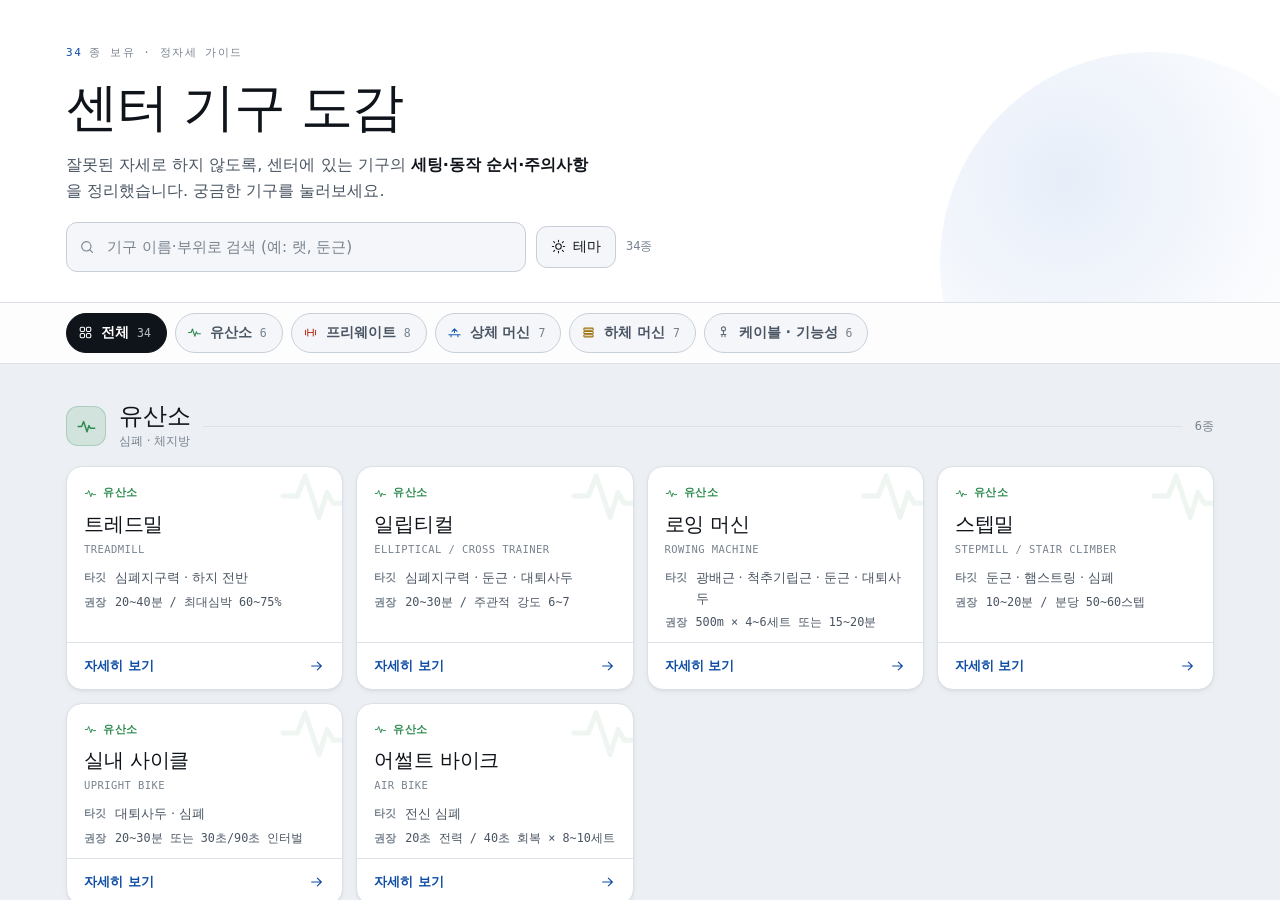
==== commit 14574519: "페이지를 training 하위로 이동 공개 주소를 kindgym.github.io/health/training/ 형태로 맞추기 위해 회원용·관리자용 페이지와 assets 를 tra" ====
--- a/index.html
+++ b/index.html
@@ -3,16 +3,10 @@
 <head>
 <meta charset="utf-8">
 <meta name="viewport" content="width=device-width,initial-scale=1">
+<meta http-equiv="refresh" content="0; url=training/">
 <title>센터 기구 도감</title>
-<meta name="description" content="센터 보유 기구를 분류별로 모아 세팅·동작 순서·코칭 큐·주의사항과 영상을 확인하는 회원용 가이드">
-<link rel="preconnect" href="https://fonts.googleapis.com">
-<link rel="preconnect" href="https://fonts.gstatic.com" crossorigin>
-<link rel="stylesheet" href="https://fonts.googleapis.com/css2?family=Black+Han+Sans&family=IBM+Plex+Mono:wght@400;500&family=IBM+Plex+Sans+KR:wght@400;500;600;700&display=swap">
-<link rel="stylesheet" href="assets/app.css">
 </head>
-<body>
-<div id="app" data-mode="member"></div>
-<script src="assets/data.js"></script>
-<script src="assets/app.js"></script>
+<body style="font-family:system-ui,sans-serif;padding:40px 20px;text-align:center">
+<p>기구 도감으로 이동합니다. <a href="training/">바로 가기</a></p>
 </body>
 </html>
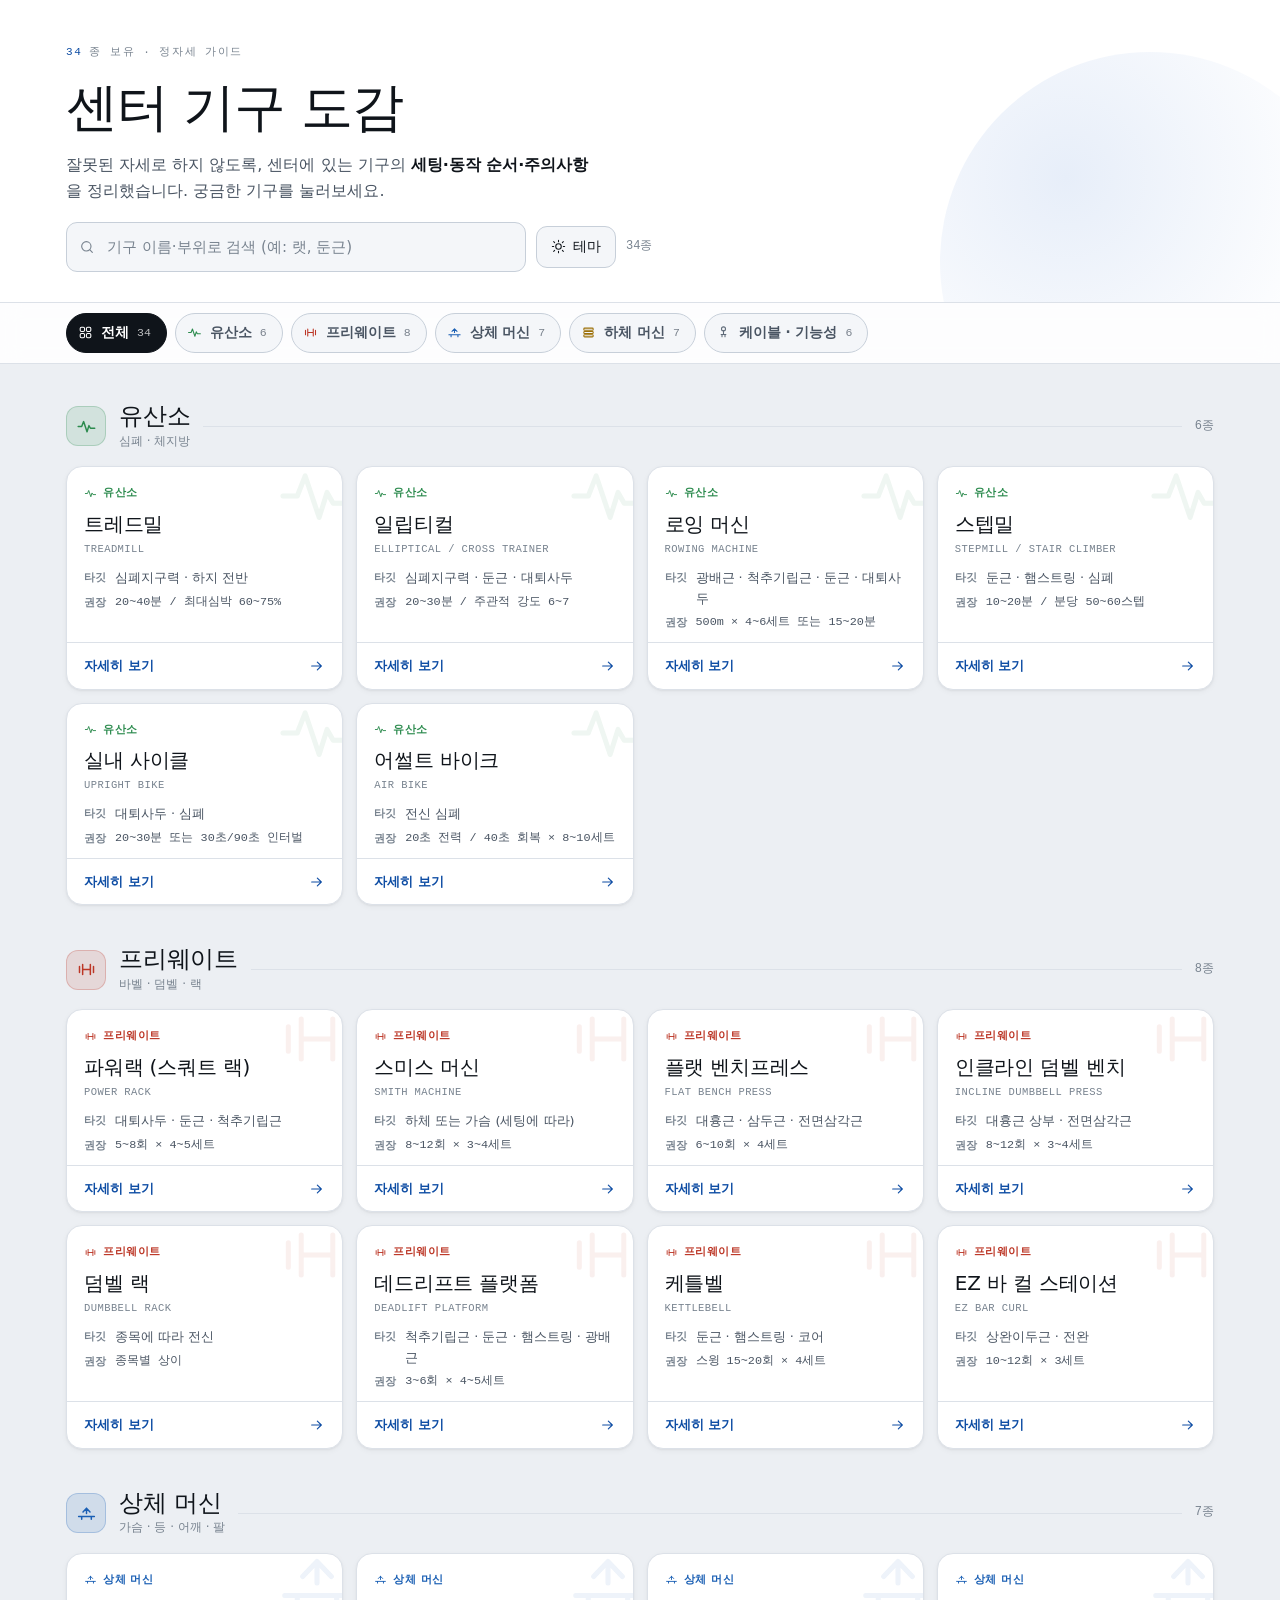
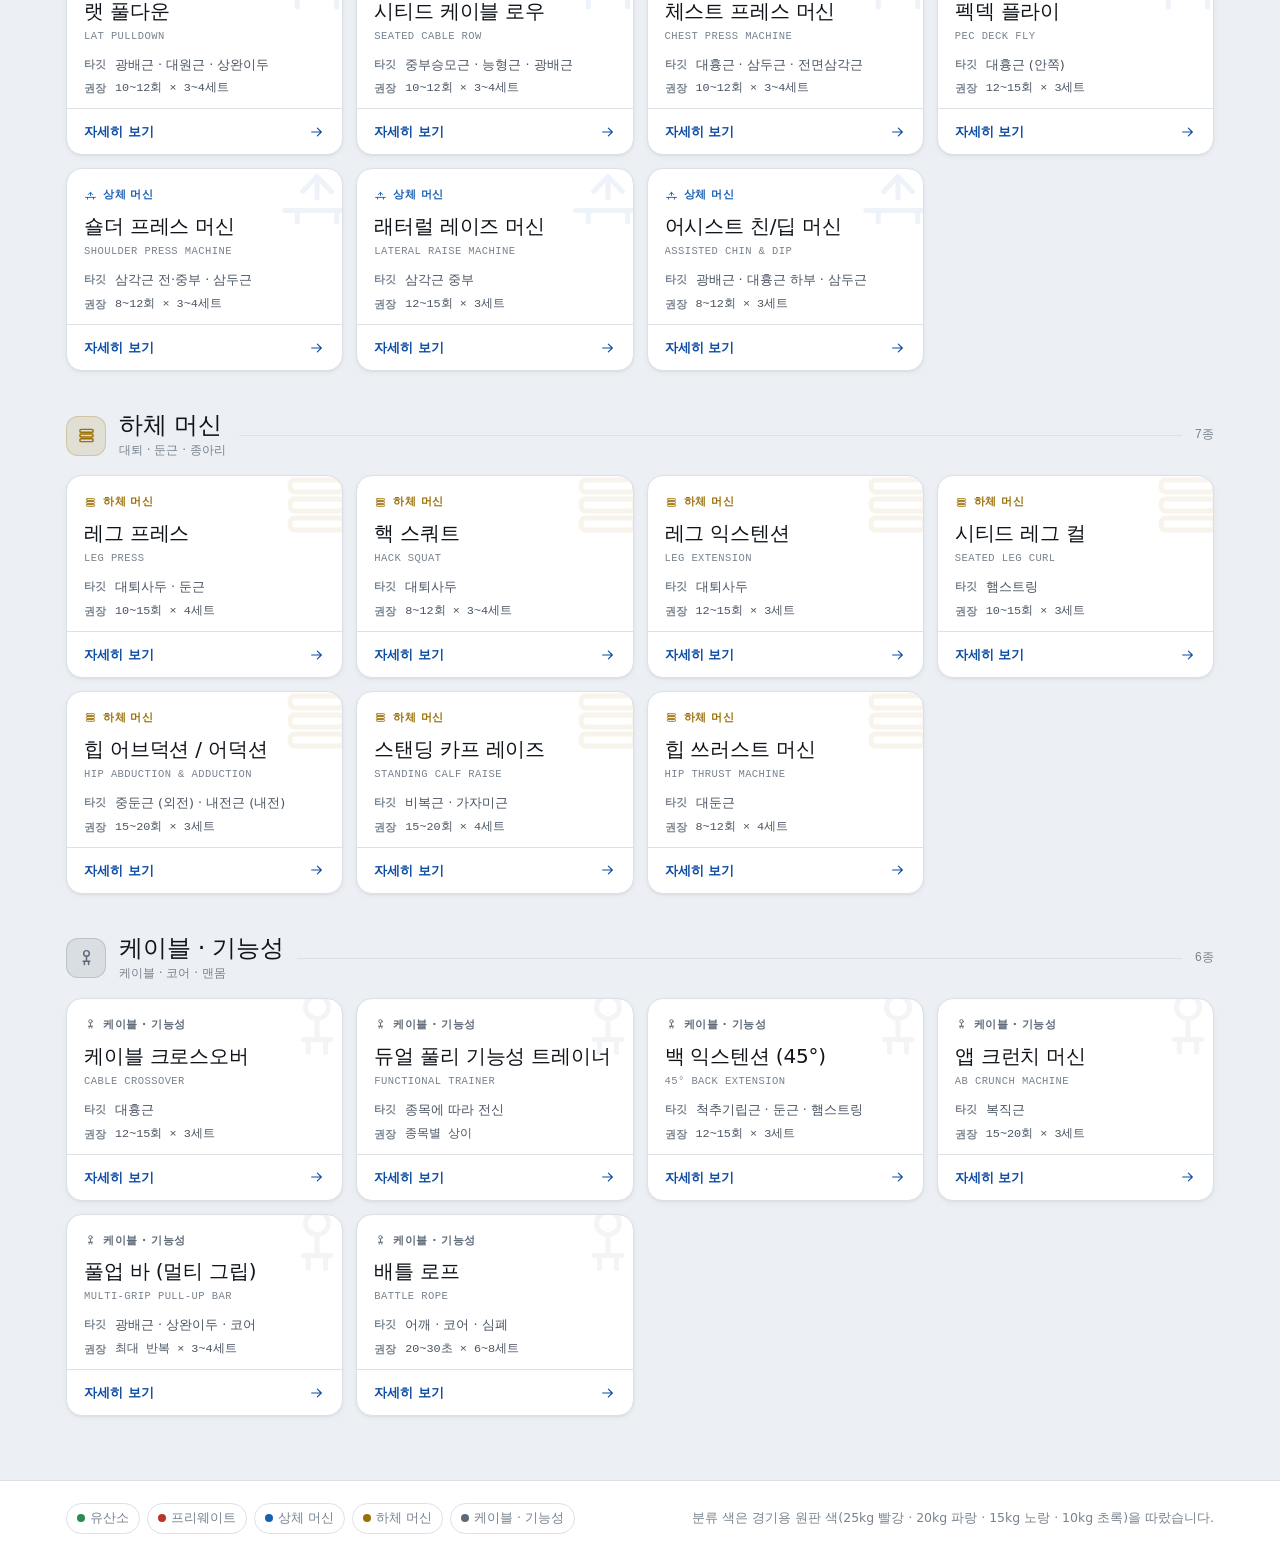
==== commit 77f2f423: "조직 소유 구조에 맞춰 페이지를 training/ 으로 이동 kindgym 조직의 health 저장소에서 서비스할 예정이라 공개 주소가 kindgym.github.io/health" ====
(no text change in the page or its own stylesheets)
